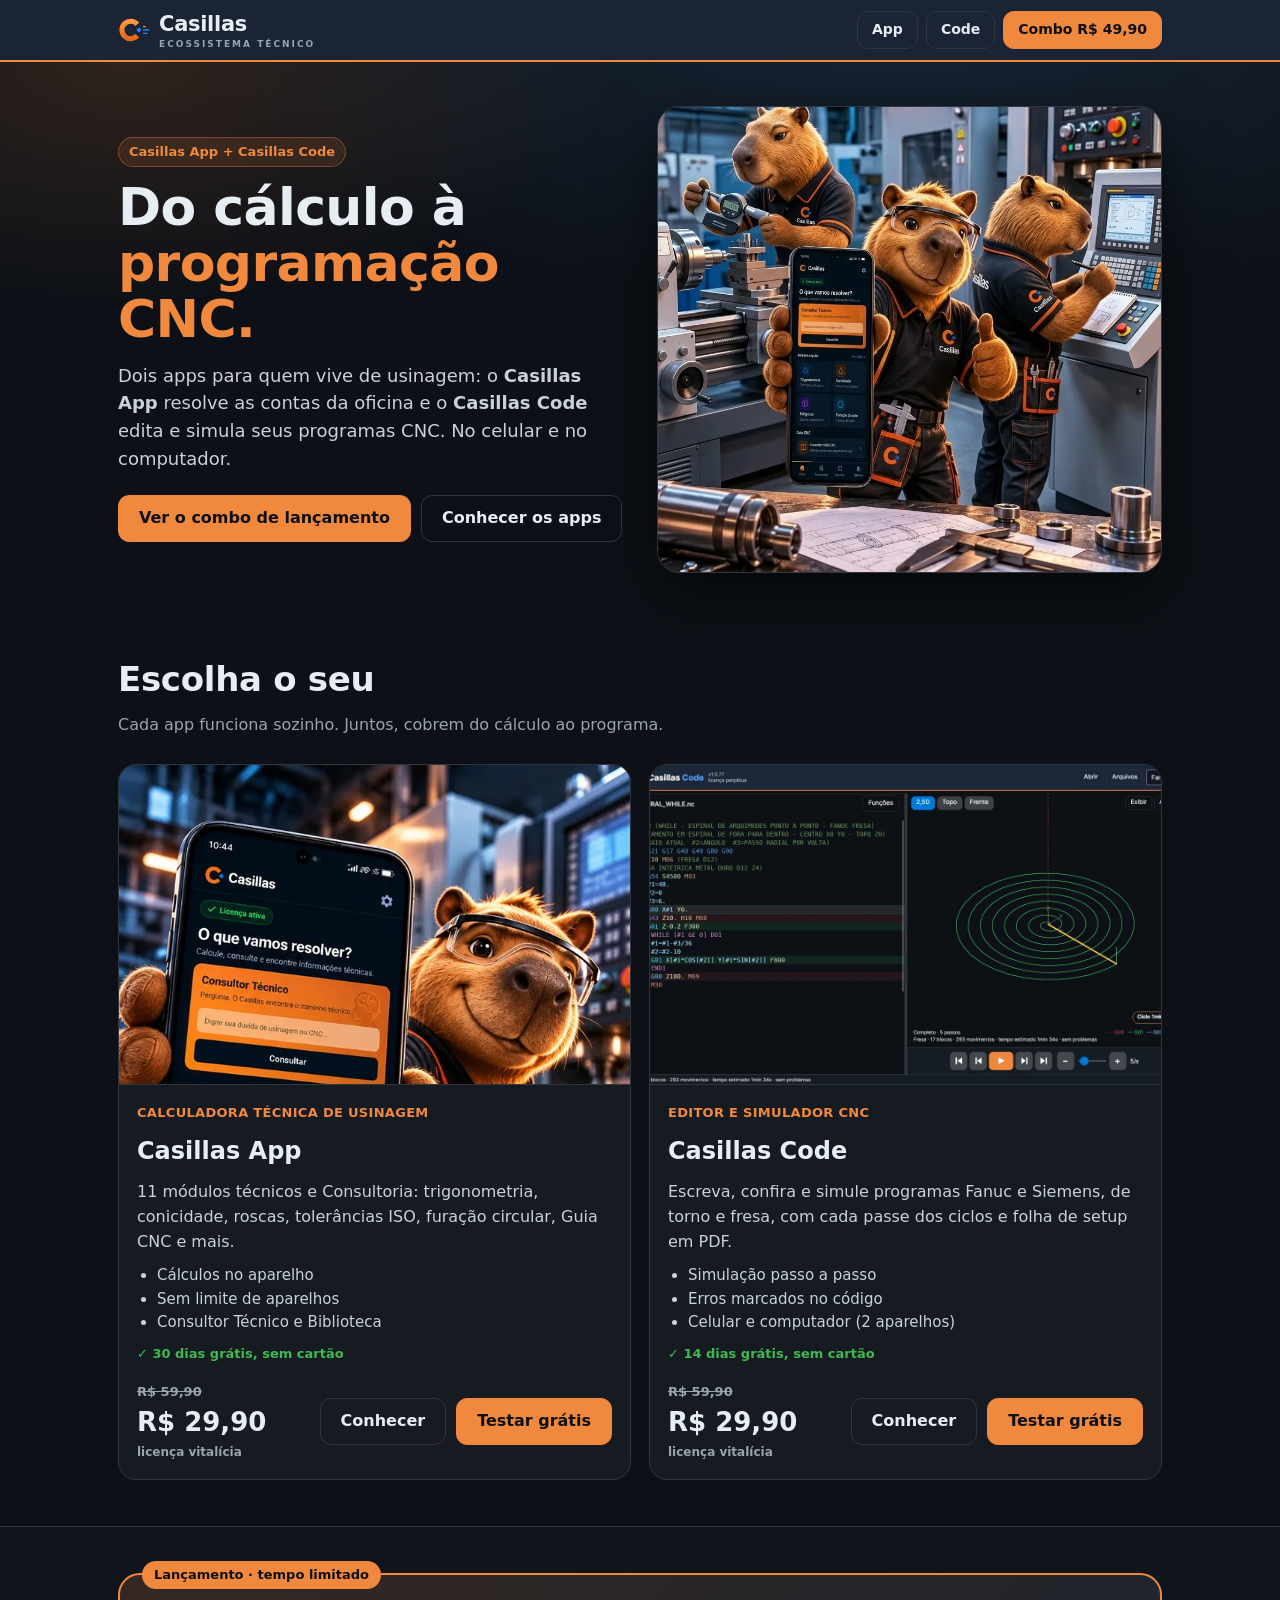
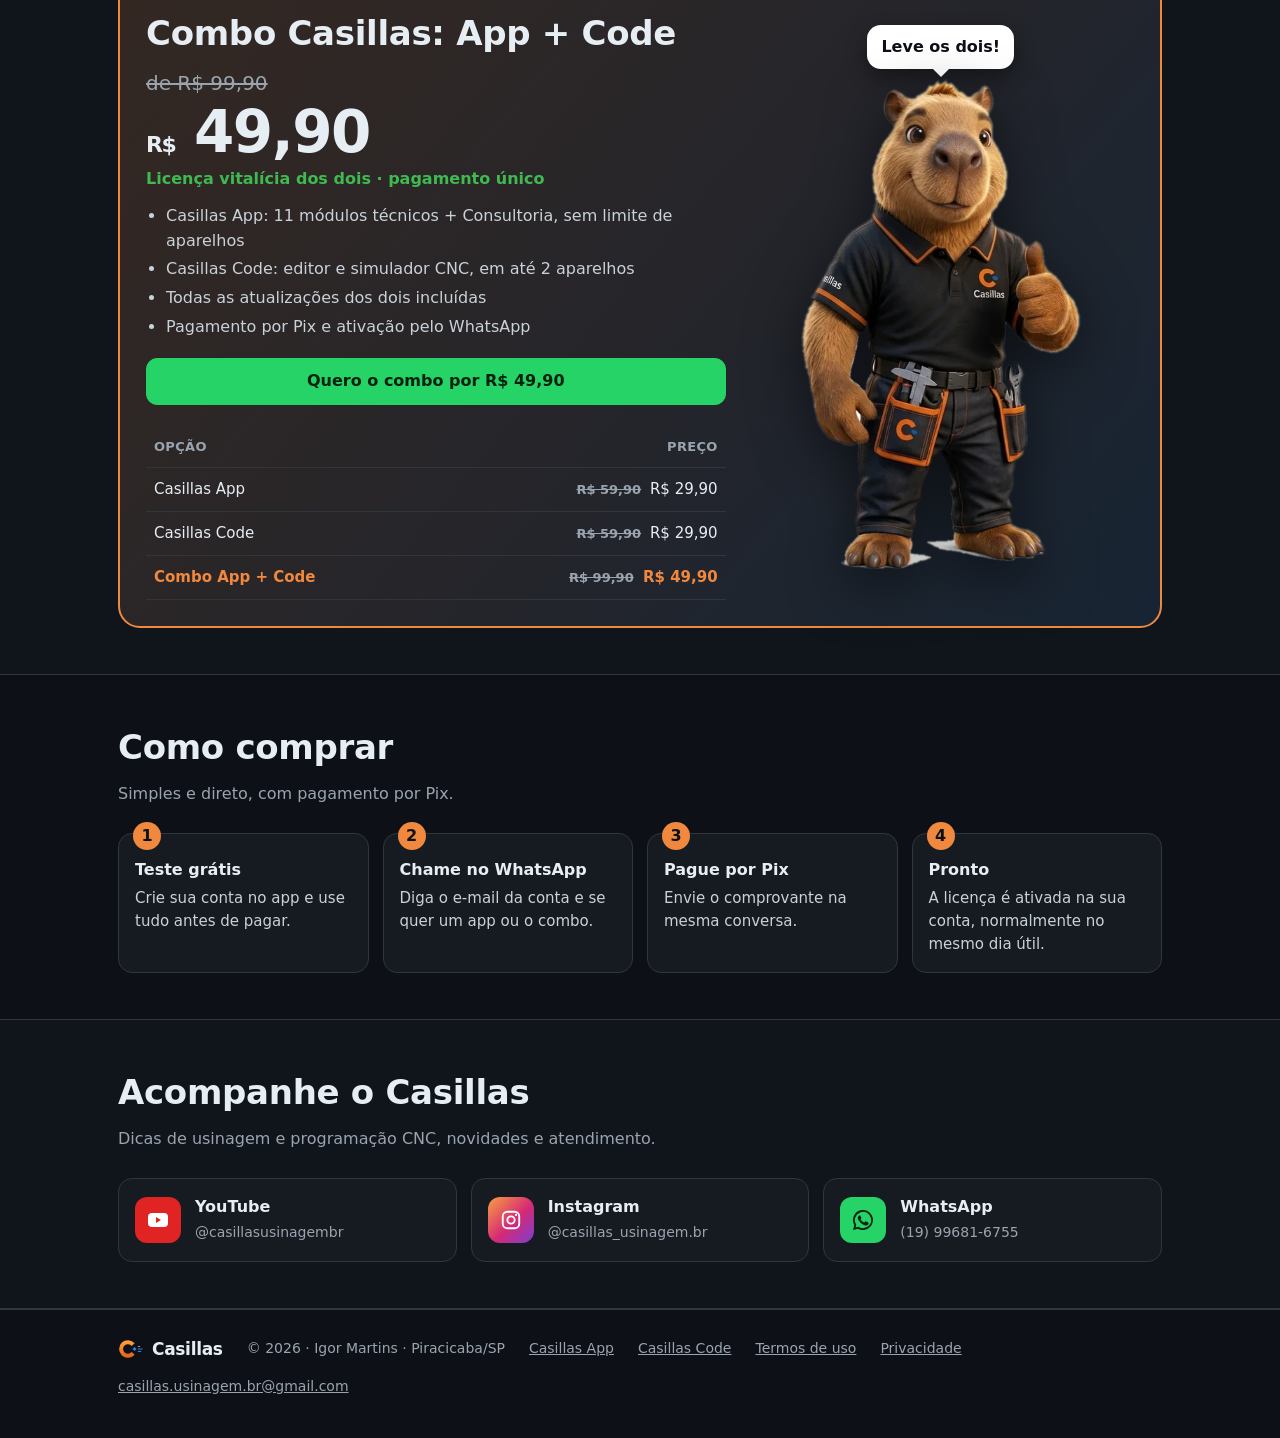
==== index.html @ dba2e204 "feat: escala menor no celular para rolar menos Co-Authored-By: Claude Opus 5.5 <noreply@anthropic.co" ====
<!DOCTYPE html>
<html lang="pt-BR">
<head>
<meta charset="utf-8" />
<meta name="viewport" content="width=device-width, initial-scale=1" />
<title>Casillas — do cálculo à programação CNC</title>
<meta name="description" content="Casillas App (calculadoras de usinagem) e Casillas Code (editor e simulador CNC). Licença vitalícia, pagamento único. Combo de lançamento por R$ 49,90." />
<meta name="theme-color" content="#0d1117" />
<meta property="og:title" content="Casillas — do cálculo à programação CNC" />
<meta property="og:description" content="Dois apps para quem vive de usinagem. Combo de lançamento: de R$ 99,90 por R$ 49,90, licença vitalícia." />
<meta property="og:image" content="https://casillas.com.br/app/assets/cena-oficina.webp" />
<meta property="og:type" content="website" />
<link rel="canonical" href="https://casillas.com.br/" />
<link rel="icon" type="image/svg+xml" href="./assets/simbolo.svg" />
<style>
  :root { --bg:#0d1117; --card:#161b22; --head:#1c2738; --line:#30363d; --text:#e6edf3; --soft:#9aa4af; --brand:#f0883e; --blue:#58a6ff; --green:#3fb950; }
  * { box-sizing:border-box; }
  html { scroll-behavior:smooth; }
  body { margin:0; background:var(--bg); color:var(--text); font:16px/1.55 system-ui,-apple-system,"Segoe UI",Roboto,sans-serif; }
  a { color:var(--blue); }
  .wrap { max-width:1080px; margin:0 auto; padding:0 18px; }
  header.top { position:sticky; top:0; z-index:5; background:rgba(28,39,56,.92); backdrop-filter:blur(8px); border-bottom:2px solid var(--brand); }
  header.top .wrap { display:flex; align-items:center; gap:12px; height:60px; }
  .logo { display:flex; align-items:center; gap:8px; color:var(--text); text-decoration:none; font-weight:800; font-size:21px; letter-spacing:-.3px; }
  .logo img { height:28px; }
  .logo small { display:block; font-size:9px; letter-spacing:2px; font-weight:600; color:var(--soft); margin-top:-3px; }
  header.top nav { margin-left:auto; display:flex; gap:8px; }
  .btn { display:inline-flex; align-items:center; justify-content:center; gap:8px; min-height:46px; padding:10px 20px; border-radius:11px;
         font-weight:600; font-size:16px; text-decoration:none; border:1px solid var(--line); color:var(--text); background:transparent; cursor:pointer; text-align:center; }
  .btn.primary { background:var(--brand); border-color:var(--brand); color:#0d1117; }
  .btn.whats { background:#25d366; border-color:#25d366; color:#06210f; }
  .btn.small { min-height:38px; padding:6px 14px; font-size:14px; }
  .hero { padding:44px 0 34px; background:radial-gradient(1200px 500px at 70% -10%, rgba(88,166,255,.14), transparent 60%),
          radial-gradient(800px 400px at 10% 0%, rgba(240,136,62,.15), transparent 60%); }
  .hero .wrap { display:grid; grid-template-columns:1fr 1fr; gap:34px; align-items:center; }
  .tag { display:inline-block; font-size:13px; font-weight:600; color:var(--brand); background:rgba(240,136,62,.12); border:1px solid rgba(240,136,62,.35);
         padding:4px 10px; border-radius:99px; margin-bottom:12px; }
  h1 { font-size:clamp(32px,5.4vw,52px); line-height:1.08; margin:0 0 14px; letter-spacing:-.6px; }
  h1 em { font-style:normal; color:var(--brand); }
  .lead { font-size:18px; color:#c9d1d9; margin:0 0 22px; }
  .ctas { display:flex; flex-wrap:wrap; gap:10px; }
  .frame { border-radius:22px; overflow:hidden; border:1px solid var(--line); box-shadow:0 20px 60px rgba(0,0,0,.6); }
  .frame img { display:block; width:100%; }
  section { padding:46px 0; }
  section.alt { background:#10151c; border-top:1px solid var(--line); border-bottom:1px solid var(--line); }
  h2 { font-size:clamp(24px,3.6vw,34px); margin:0 0 8px; letter-spacing:-.3px; }
  .sub { color:var(--soft); margin:0 0 26px; }
  /* Produtos */
  .products { display:grid; grid-template-columns:1fr 1fr; gap:18px; }
  .product { background:var(--card); border:1px solid var(--line); border-radius:18px; overflow:hidden; display:flex; flex-direction:column; }
  .product .pic { aspect-ratio:16/10; overflow:hidden; background:#0b0f15; border-bottom:1px solid var(--line); }
  .product .pic img { width:100%; height:100%; object-fit:cover; object-position:top; display:block; }
  .product .body { padding:18px; display:flex; flex-direction:column; gap:10px; flex:1; }
  .product .kind { font-size:13px; font-weight:700; color:var(--brand); letter-spacing:.3px; text-transform:uppercase; }
  .product h3 { margin:0; font-size:24px; }
  .product p { margin:0; color:#c9d1d9; }
  .product ul { margin:0; padding-left:20px; color:#c9d1d9; font-size:15px; }
  .product .row { display:flex; align-items:center; gap:10px; flex-wrap:wrap; margin-top:auto; padding-top:8px; }
  .product .price { font-size:26px; font-weight:900; margin-right:auto; }
  .product .price small { display:block; font-size:12px; font-weight:600; color:var(--soft); }
  .trial { font-size:13px; color:var(--green); font-weight:700; }
  /* Combo */
  .combo { display:grid; grid-template-columns:1.2fr .8fr; gap:22px; align-items:center; background:linear-gradient(130deg, rgba(240,136,62,.16), rgba(88,166,255,.10));
           border:2px solid var(--brand); border-radius:22px; padding:26px; position:relative; }
  .ribbon { position:absolute; top:-14px; left:22px; background:var(--brand); color:#0d1117; font-weight:800; font-size:13px; padding:4px 12px; border-radius:99px; }
  .combo h2 { margin-top:6px; }
  .was { display:block; font-size:13px; font-weight:600; color:var(--soft); }
  td .was { display:inline; margin-right:4px; }
  .old { color:var(--soft); text-decoration:line-through; font-size:20px; }
  .big { font-size:58px; font-weight:900; letter-spacing:-1.5px; line-height:1; margin:4px 0 6px; }
  .big small { font-size:22px; }
  .once { color:var(--green); font-weight:700; margin-bottom:12px; }
  .combo ul { margin:0 0 18px; padding-left:20px; color:#c9d1d9; }
  .combo li { margin:4px 0; }
  .combo .side { text-align:center; }
  .combo .side img { width:min(280px,85%); filter:drop-shadow(0 16px 28px rgba(0,0,0,.55)); }
  .bubble { display:inline-block; background:#fff; color:#0d1117; font-weight:800; font-size:16px; padding:10px 14px; border-radius:14px;
            box-shadow:0 8px 20px rgba(0,0,0,.4); position:relative; margin-bottom:10px; }
  .bubble::after { content:""; position:absolute; left:50%; bottom:-8px; margin-left:-8px; border:8px solid transparent; border-top-color:#fff; border-bottom:0; }
  .compare { width:100%; border-collapse:collapse; margin-top:22px; font-size:15px; }
  .compare th, .compare td { border-bottom:1px solid var(--line); padding:10px 8px; text-align:left; }
  .compare th { color:var(--soft); font-weight:600; font-size:13px; text-transform:uppercase; letter-spacing:.3px; }
  .compare td:last-child, .compare th:last-child { text-align:right; white-space:nowrap; }
  .compare tr.hl td { color:var(--brand); font-weight:800; }
  /* Passos */
  .steps { counter-reset:s; display:grid; grid-template-columns:repeat(4,1fr); gap:14px; }
  .step { background:var(--card); border:1px solid var(--line); border-radius:14px; padding:16px; position:relative; }
  .step::before { counter-increment:s; content:counter(s); position:absolute; top:-12px; left:14px; width:28px; height:28px; border-radius:50%;
                  background:var(--brand); color:#0d1117; display:grid; place-items:center; font-weight:800; }
  .step h3 { margin:8px 0 4px; font-size:16px; }
  .step p { margin:0; color:#c9d1d9; font-size:15px; }
  .social { display:grid; grid-template-columns:repeat(3,1fr); gap:14px; }
  .social a { display:flex; align-items:center; gap:14px; padding:16px; border-radius:14px; border:1px solid var(--line); background:var(--card);
              color:var(--text); text-decoration:none; }
  .social a:hover { border-color:var(--brand); }
  .social .ic { width:46px; height:46px; border-radius:12px; display:grid; place-items:center; flex:none; color:#fff; }
  .social .yt .ic { background:#e02424; }
  .social .ig .ic { background:linear-gradient(135deg,#f9a03f,#d62976 55%,#7a3fd1); }
  .social .wa .ic { background:#25d366; color:#06210f; }
  .social b { display:block; font-size:16px; }
  .social span { color:var(--soft); font-size:14px; }
  footer { border-top:1px solid var(--line); padding:26px 0 40px; color:var(--soft); font-size:14px; }
  footer .wrap { display:flex; flex-wrap:wrap; gap:14px 24px; align-items:center; }
  footer a { color:var(--soft); }
  .sticky-cta { display:none; }
  @media (max-width: 900px) {
    .hero .wrap, .products, .combo { grid-template-columns:1fr; }
    .steps { grid-template-columns:1fr 1fr; }
    .social { grid-template-columns:1fr; }
  }
  @media (max-width: 600px) {
    header.top nav .hide-sm { display:none; }
    .steps { grid-template-columns:1fr; }
    .big { font-size:48px; }
    .combo { padding:22px 18px; }
    .sticky-cta { display:flex; position:fixed; left:0; right:0; bottom:0; z-index:6; gap:8px; padding:10px 12px calc(env(safe-area-inset-bottom,0px) + 10px);
                  background:rgba(13,17,23,.94); border-top:1px solid var(--line); }
    .sticky-cta .btn { flex:1; min-height:44px; padding:8px 10px; font-size:15px; }
    body { padding-bottom:70px; }
  }
  /* Celular: tudo mais compacto (também com fonte do sistema aumentada) */
  @media (max-width: 600px) {
    body { font-size:15px; line-height:1.5; }
    header.top .wrap { height:52px; gap:8px; }
    header.top img, .logo img { height:24px; }
    .logo { font-size:18px; }
    .logo small { display:none; }
    header.top .btn.small { min-height:34px; padding:4px 11px; font-size:13px; white-space:nowrap; }
    .hero { padding:26px 0 22px; }
    .tag { font-size:12px; margin-bottom:10px; }
    h1 { font-size:clamp(25px,7vw,30px); margin-bottom:10px; }
    h2 { font-size:22px; }
    .lead { font-size:16px; margin-bottom:18px; }
    section { padding:32px 0; }
    .sub { margin-bottom:18px; }
    .btn { min-height:42px; padding:8px 16px; font-size:15px; }
    .product .body { padding:14px; gap:8px; }
    .product h3 { font-size:21px; }
    .product .price { font-size:23px; }
    .big { font-size:42px; }
    .compare { font-size:14px; }
    .compare th, .compare td { padding:8px 4px; }
    .compare td:first-child { white-space:nowrap; }
    .compare tr.hl td:first-child { white-space:normal; }
    .sticky-cta { padding:6px 10px calc(env(safe-area-inset-bottom,0px) + 6px) !important; transition:transform .25s; }
    .sticky-cta .btn { min-height:38px !important; padding:6px 8px !important; font-size:14px !important; }
    .sticky-cta.off { transform:translateY(110%); }
    .sticky-cta .btn { white-space:nowrap; }
    .sticky-cta .btn.whats { flex:1.4; }
    .combo { padding:20px 14px; }
    body { padding-bottom:54px; }
  }
  /* Celular: escala geral menor (texto, espaços e cartões) para rolar menos */
  html { -webkit-text-size-adjust:100%; text-size-adjust:100%; }
  @media (max-width: 600px) {
    body { zoom:.86; }
    section { padding:24px 0; }
    .hero { padding:18px 0 16px; }
    .sub { margin-bottom:14px; }
  }
</style>
</head>
<body>

<header class="top">
  <div class="wrap">
    <a class="logo" href="./"><img src="./assets/simbolo.svg" alt="" /><span>Casillas<small>ECOSSISTEMA TÉCNICO</small></span></a>
    <nav>
      <a class="btn small" href="./app/">App</a>
      <a class="btn small" href="./code/">Code</a>
      <a class="btn small primary hide-sm" href="#combo">Combo R$ 49,90</a>
    </nav>
  </div>
</header>

<div class="hero">
  <div class="wrap">
    <div>
      <span class="tag">Casillas App + Casillas Code</span>
      <h1>Do cálculo à <em>programação CNC.</em></h1>
      <p class="lead">Dois apps para quem vive de usinagem: o <b>Casillas App</b> resolve as contas da oficina e o
        <b>Casillas Code</b> edita e simula seus programas CNC. No celular e no computador.</p>
      <div class="ctas">
        <a class="btn primary" href="#combo">Ver o combo de lançamento</a>
        <a class="btn" href="#produtos">Conhecer os apps</a>
      </div>
    </div>
    <div class="frame"><img src="./app/assets/cena-oficina.webp" alt="Mascotes do Casillas no torno, com o app no celular e no CNC" /></div>
  </div>
</div>

<section id="produtos">
  <div class="wrap">
    <h2>Escolha o seu</h2>
    <p class="sub">Cada app funciona sozinho. Juntos, cobrem do cálculo ao programa.</p>
    <div class="products">
      <div class="product">
        <div class="pic"><img src="./app/assets/cena-celular.webp" alt="Casillas App no celular" loading="lazy" /></div>
        <div class="body">
          <span class="kind">Calculadora técnica de usinagem</span>
          <h3>Casillas App</h3>
          <p>11 módulos técnicos e Consultoria: trigonometria, conicidade, roscas, tolerâncias ISO, furação circular, Guia CNC e mais.</p>
          <ul><li>Cálculos no aparelho</li><li>Sem limite de aparelhos</li><li>Consultor Técnico e Biblioteca</li></ul>
          <span class="trial">✓ 30 dias grátis, sem cartão</span>
          <div class="row">
            <div class="price"><s class="was">R$ 59,90</s>R$ 29,90<small>licença vitalícia</small></div>
            <a class="btn" href="./app/">Conhecer</a>
            <a class="btn primary" href="https://martinsdesiqueiraigor-art.github.io/Casillas_app_2/">Testar grátis</a>
          </div>
        </div>
      </div>
      <div class="product">
        <div class="pic"><img src="./code/assets/computador.webp" alt="Casillas Code no computador" loading="lazy" /></div>
        <div class="body">
          <span class="kind">Editor e simulador CNC</span>
          <h3>Casillas Code</h3>
          <p>Escreva, confira e simule programas Fanuc e Siemens, de torno e fresa, com cada passe dos ciclos e folha de setup em PDF.</p>
          <ul><li>Simulação passo a passo</li><li>Erros marcados no código</li><li>Celular e computador (2 aparelhos)</li></ul>
          <span class="trial">✓ 14 dias grátis, sem cartão</span>
          <div class="row">
            <div class="price"><s class="was">R$ 59,90</s>R$ 29,90<small>licença vitalícia</small></div>
            <a class="btn" href="./code/">Conhecer</a>
            <a class="btn primary" href="https://casillas-code.pages.dev/">Testar grátis</a>
          </div>
        </div>
      </div>
    </div>
  </div>
</section>

<section class="alt" id="combo">
  <div class="wrap">
    <div class="combo">
      <span class="ribbon">Lançamento · tempo limitado</span>
      <div>
        <h2>Combo Casillas: App + Code</h2>
        <div class="old">de R$ 99,90</div>
        <div class="big"><small>R$</small> 49,90</div>
        <div class="once">Licença vitalícia dos dois · pagamento único</div>
        <ul>
          <li>Casillas App: 11 módulos técnicos + Consultoria, sem limite de aparelhos</li>
          <li>Casillas Code: editor e simulador CNC, em até 2 aparelhos</li>
          <li>Todas as atualizações dos dois incluídas</li>
          <li>Pagamento por Pix e ativação pelo WhatsApp</li>
        </ul>
        <a class="btn whats" style="width:100%" href="https://wa.me/5519996816755?text=Ol%C3%A1%21%20Quero%20o%20combo%20Casillas%20App%20%2B%20Casillas%20Code%20por%20R%24%2049%2C90." target="_blank" rel="noopener">Quero o combo por R$ 49,90</a>
        <table class="compare">
          <tr><th>Opção</th><th>Preço</th></tr>
          <tr><td>Casillas App</td><td><s class="was">R$ 59,90</s> R$ 29,90</td></tr>
          <tr><td>Casillas Code</td><td><s class="was">R$ 59,90</s> R$ 29,90</td></tr>
          <tr class="hl"><td>Combo App + Code</td><td><s class="was">R$ 99,90</s> R$ 49,90</td></tr>
        </table>
      </div>
      <div class="side">
        <div class="bubble">Leve os dois!</div><br />
        <img src="./app/assets/mascote-polegar.webp" alt="Mascote do Casillas fazendo joinha" loading="lazy" />
      </div>
    </div>
  </div>
</section>

<section>
  <div class="wrap">
    <h2>Como comprar</h2>
    <p class="sub">Simples e direto, com pagamento por Pix.</p>
    <div class="steps">
      <div class="step"><h3>Teste grátis</h3><p>Crie sua conta no app e use tudo antes de pagar.</p></div>
      <div class="step"><h3>Chame no WhatsApp</h3><p>Diga o e-mail da conta e se quer um app ou o combo.</p></div>
      <div class="step"><h3>Pague por Pix</h3><p>Envie o comprovante na mesma conversa.</p></div>
      <div class="step"><h3>Pronto</h3><p>A licença é ativada na sua conta, normalmente no mesmo dia útil.</p></div>
    </div>
  </div>
</section>

<section class="alt">
  <div class="wrap">
    <h2>Acompanhe o Casillas</h2>
    <p class="sub">Dicas de usinagem e programação CNC, novidades e atendimento.</p>
    <div class="social">
      <a class="yt" href="https://youtube.com/@casillasusinagembr" target="_blank" rel="noopener">
        <span class="ic"><svg viewBox="0 0 24 24" width="24" height="24"><rect x="2" y="5" width="20" height="14" rx="4" fill="currentColor"/><path d="M10 9l5 3-5 3z" fill="#e02424"/></svg></span>
        <div><b>YouTube</b><span>@casillasusinagembr</span></div></a>
      <a class="ig" href="https://instagram.com/casillas_usinagem.br" target="_blank" rel="noopener">
        <span class="ic"><svg viewBox="0 0 24 24" width="22" height="22" fill="none" stroke="currentColor" stroke-width="2"><rect x="3" y="3" width="18" height="18" rx="5"/><circle cx="12" cy="12" r="4"/><circle cx="17.5" cy="6.5" r="1.2" fill="currentColor" stroke="none"/></svg></span>
        <div><b>Instagram</b><span>@casillas_usinagem.br</span></div></a>
      <a class="wa" href="https://wa.me/5519996816755" target="_blank" rel="noopener">
        <span class="ic"><svg viewBox="0 0 24 24" width="24" height="24" fill="currentColor"><path d="M12 2a10 10 0 0 0-8.6 15.1L2 22l5-1.3A10 10 0 1 0 12 2zm0 18.2a8.2 8.2 0 0 1-4.2-1.2l-.3-.2-3 .8.8-2.9-.2-.3A8.2 8.2 0 1 1 12 20.2zm4.5-6.1c-.2-.1-1.5-.7-1.7-.8s-.4-.1-.6.1-.7.8-.8 1-.3.2-.5.1a6.7 6.7 0 0 1-3.3-2.9c-.2-.4.2-.4.7-1.3a.4.4 0 0 0 0-.4l-.8-1.9c-.2-.5-.4-.4-.6-.4h-.5a1 1 0 0 0-.7.3 3 3 0 0 0-.9 2.2 5.2 5.2 0 0 0 1.1 2.7 11.8 11.8 0 0 0 4.5 4c1.7.7 2.3.8 3.2.6a2.7 2.7 0 0 0 1.8-1.2 2.2 2.2 0 0 0 .2-1.3c-.1-.1-.3-.2-.6-.3z"/></svg></span>
        <div><b>WhatsApp</b><span>(19) 99681-6755</span></div></a>
    </div>
  </div>
</section>

<footer>
  <div class="wrap">
    <a class="logo" href="./" style="font-size:17px"><img src="./assets/simbolo.svg" alt="" style="height:22px" />Casillas</a>
    <span>© 2026 · Igor Martins · Piracicaba/SP</span>
    <a href="./app/">Casillas App</a>
    <a href="./code/">Casillas Code</a>
    <a href="https://casillas-code.pages.dev/termos.html">Termos de uso</a>
    <a href="https://casillas-code.pages.dev/privacidade.html">Privacidade</a>
    <a href="mailto:casillas.usinagem.br@gmail.com">casillas.usinagem.br@gmail.com</a>
  </div>
</footer>

<div class="sticky-cta">
  <a class="btn" href="#produtos">Os apps</a>
  <a class="btn whats" href="https://wa.me/5519996816755?text=Ol%C3%A1%21%20Quero%20o%20combo%20Casillas%20App%20%2B%20Casillas%20Code%20por%20R%24%2049%2C90." target="_blank" rel="noopener">Combo R$ 49,90</a>
</div>
<script>
  // Barra de compra do celular some quando a seção de compra já está na tela
  (function () {
    var bar = document.querySelector('.sticky-cta'), alvo = document.querySelector('#combo');
    if (!bar || !alvo || !('IntersectionObserver' in window)) return;
    new IntersectionObserver(function (e) { bar.classList.toggle('off', e[0].isIntersecting); }).observe(alvo);
  })();
</script>
</body>
</html>
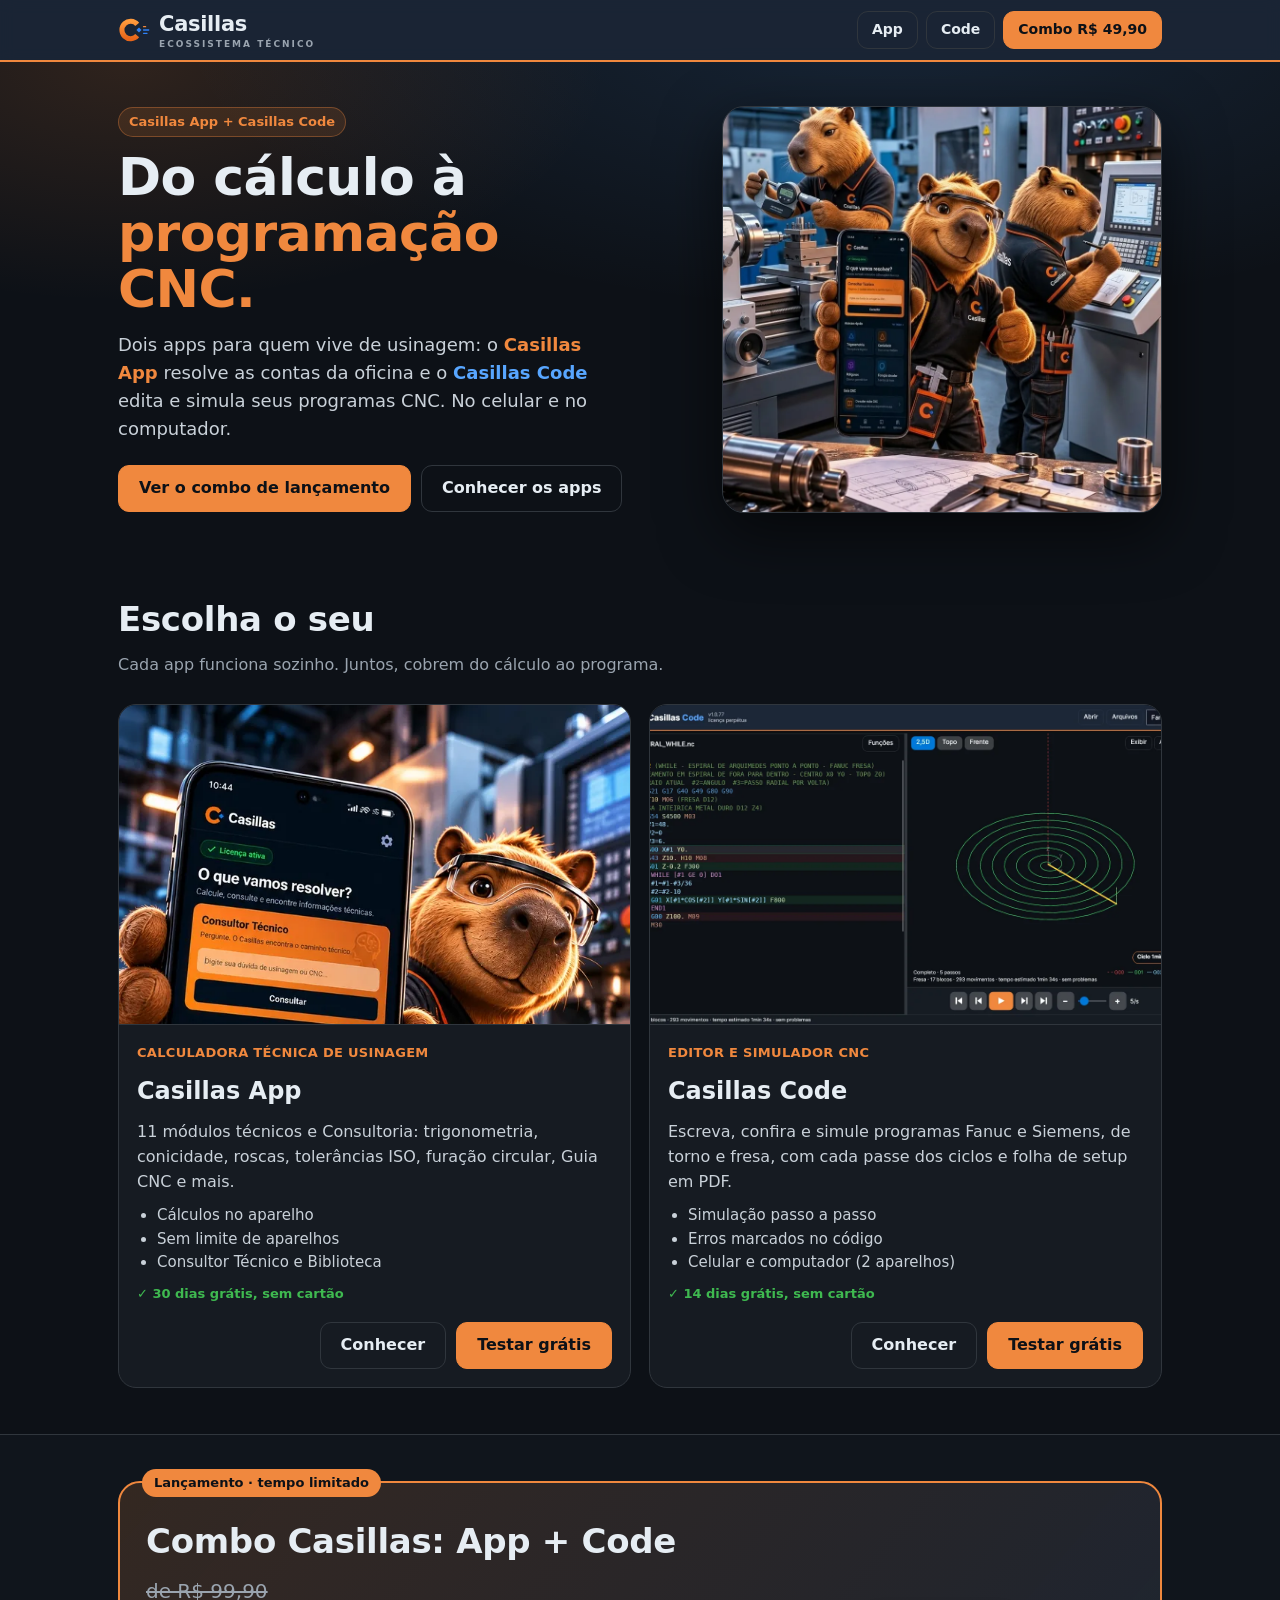
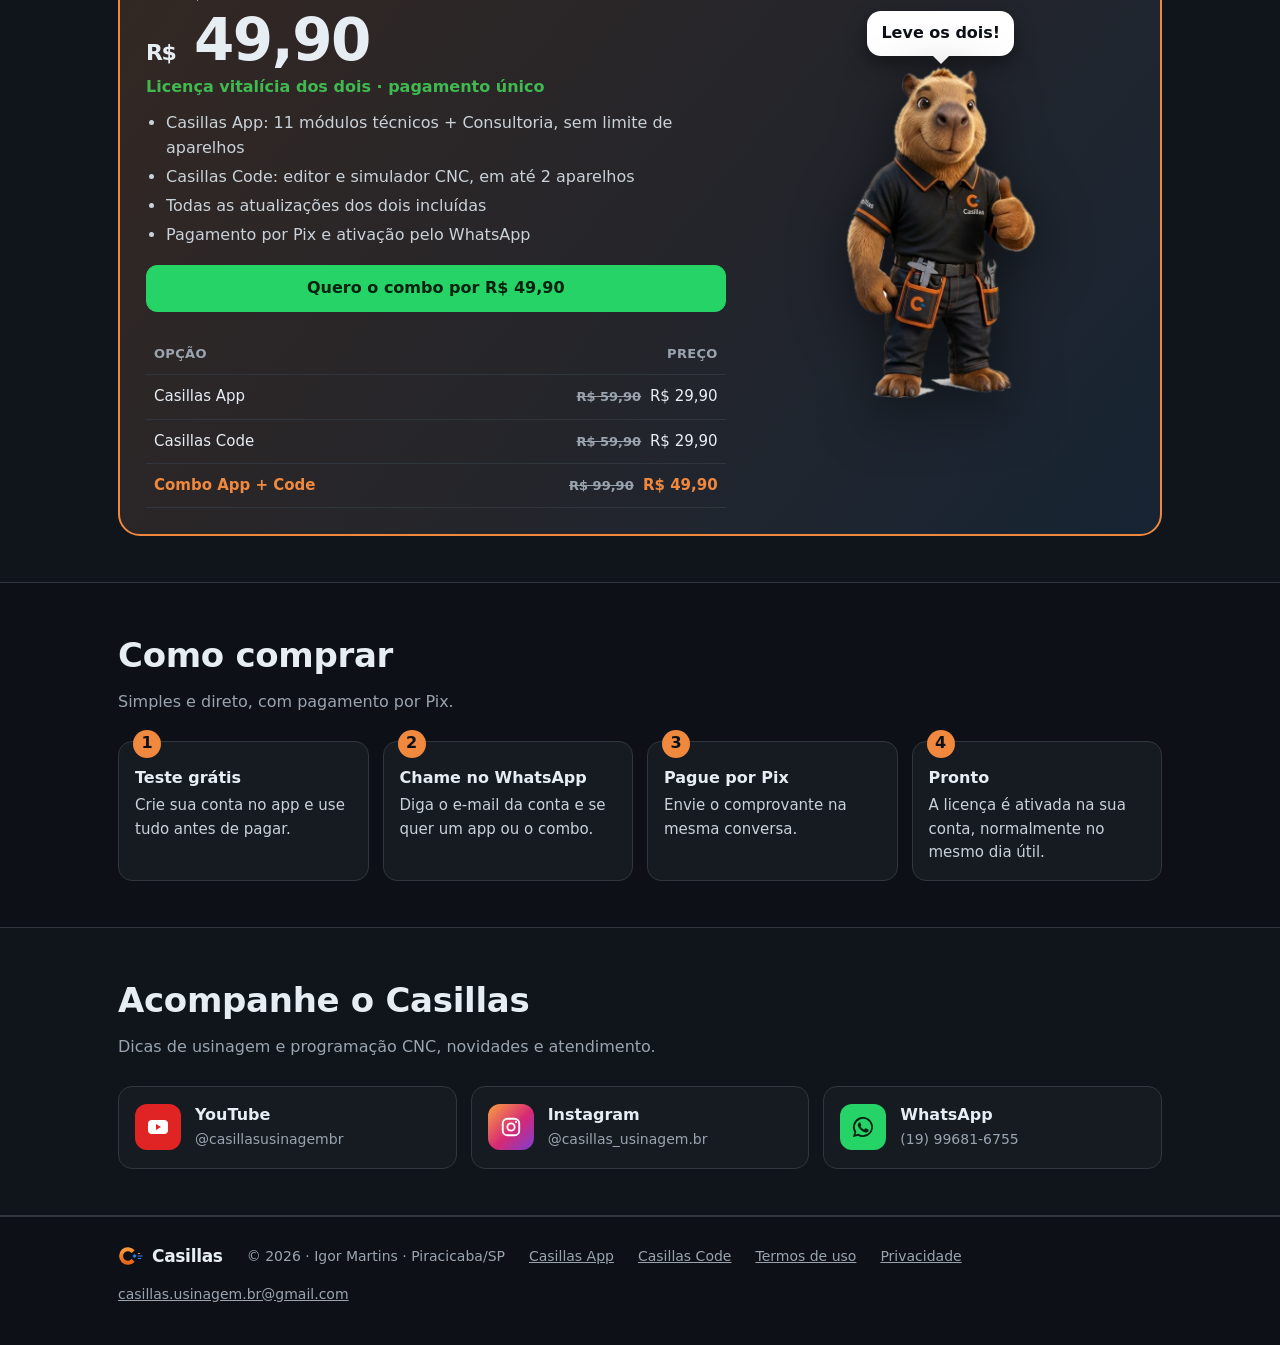
==== commit 450dc9e6: "feat: início sem preço nos cards, App com benefícios e telas em quadrinhos - início: nomes dos produ" ====
--- a/index.html
+++ b/index.html
@@ -158,6 +158,65 @@
     .hero { padding:18px 0 16px; }
     .sub { margin-bottom:14px; }
   }
+  /* Celular, rodada 2: mais compacto e com seções que abrem com um toque */
+  @media (max-width: 600px) {
+    body { zoom:.8; }
+    section { padding:20px 0; }
+    h2 { font-size:21px; }
+    .sub { margin-bottom:12px; }
+    /* Seções recolhidas: título vira uma barra tocável */
+    .wrap.acc > .acc-t { display:flex; justify-content:space-between; align-items:center; gap:10px; cursor:pointer; margin:0;
+      background:var(--card); border:1px solid var(--line); border-radius:12px; padding:12px 14px; font-size:18px; }
+    .wrap.acc > .acc-t::after { content:"+"; flex:none; width:28px; height:28px; border-radius:50%; display:grid; place-items:center;
+      background:var(--brand); color:#0d1117; font-weight:900; font-size:20px; line-height:1; }
+    .wrap.acc.open > .acc-t::after { content:"−"; }
+    .wrap.acc:not(.open) > .acc-body { display:none; }
+    .wrap.acc > .acc-body { margin-top:12px; }
+    /* Cartões que abrem com um toque (só o título aparece) */
+    .card.acc { display:flex; flex-wrap:wrap; align-items:center; gap:6px 10px; padding:10px 12px; cursor:pointer; }
+    .card.acc .ico { width:32px; height:32px; font-size:13px; margin:0; flex:none; }
+    .card.acc h3 { flex:1; margin:0; font-size:15px; }
+    .card.acc::after { content:"+"; order:1; color:var(--brand); font-weight:900; font-size:20px; line-height:1; }
+    .card.acc.open::after { content:"−"; }
+    .card.acc > p, .card.acc > .codes { order:2; flex-basis:100%; }
+    .card.acc:not(.open) > p, .card.acc:not(.open) > .codes { display:none; }
+    .grid, .two { gap:8px !important; }
+    /* Passos em linhas compactas */
+    .steps { gap:8px; }
+    .step { padding:8px 12px 8px 46px; }
+    .step::before { top:50%; left:10px; transform:translateY(-50%); }
+    .step h3 { margin:0; font-size:15px; }
+    .step p { font-size:13px; }
+    /* Redes lado a lado, só ícone e nome */
+    .social { display:grid; grid-template-columns:none; grid-auto-flow:column; grid-auto-columns:1fr; gap:8px; }
+    .social a { flex-direction:column; text-align:center; padding:10px 4px; gap:6px; }
+    .social .ic { width:38px; height:38px; }
+    .social b { font-size:13px; }
+    .social span:not(.ic) { display:none; }
+    .eco { padding:12px; gap:10px; }
+    .eco img { width:36px; }
+    /* Mascotes decorativos e imagens grandes */
+    .combo .side, .offer .side, .pain img, .with-mascot img, .band img { display:none; }
+    .hero .frame { max-height:190px; }
+    .hero .frame img { height:190px; object-fit:cover; object-position:center 35%; }
+    .product .pic { aspect-ratio:16/8; }
+    .product ul { display:none; }
+    .pain ul { grid-template-columns:1fr 1fr; gap:6px; }
+    .pain li { font-size:13px; padding:8px 10px; gap:6px; }
+    .pain li::before { font-size:13px; }
+    .with-mascot { display:block; }
+    .band { grid-template-columns:1fr; padding:14px; }
+  }
+  /* Rodada 3: nomes dos produtos em destaque, imagens menores, cards sem preço */
+  .c-app { color:var(--brand); }
+  .c-code { color:var(--blue); }
+  .hero .frame { max-width:440px; margin-left:auto; }
+  .combo .side img { width:min(190px,70%); }
+  .product .row .btn:first-of-type { margin-left:auto; }
+  @media (max-width: 600px) {
+    .hero .frame { max-height:150px; max-width:none; margin:0; }
+    .hero .frame img { height:150px; }
+  }
 </style>
 </head>
 <body>
@@ -178,8 +237,8 @@
     <div>
       <span class="tag">Casillas App + Casillas Code</span>
       <h1>Do cálculo à <em>programação CNC.</em></h1>
-      <p class="lead">Dois apps para quem vive de usinagem: o <b>Casillas App</b> resolve as contas da oficina e o
-        <b>Casillas Code</b> edita e simula seus programas CNC. No celular e no computador.</p>
+      <p class="lead">Dois apps para quem vive de usinagem: o <b class="c-app">Casillas App</b> resolve as contas da oficina e o
+        <b class="c-code">Casillas Code</b> edita e simula seus programas CNC. No celular e no computador.</p>
       <div class="ctas">
         <a class="btn primary" href="#combo">Ver o combo de lançamento</a>
         <a class="btn" href="#produtos">Conhecer os apps</a>
@@ -203,7 +262,6 @@
           <ul><li>Cálculos no aparelho</li><li>Sem limite de aparelhos</li><li>Consultor Técnico e Biblioteca</li></ul>
           <span class="trial">✓ 30 dias grátis, sem cartão</span>
           <div class="row">
-            <div class="price"><s class="was">R$ 59,90</s>R$ 29,90<small>licença vitalícia</small></div>
             <a class="btn" href="./app/">Conhecer</a>
             <a class="btn primary" href="https://martinsdesiqueiraigor-art.github.io/Casillas_app_2/">Testar grátis</a>
           </div>
@@ -218,7 +276,6 @@
           <ul><li>Simulação passo a passo</li><li>Erros marcados no código</li><li>Celular e computador (2 aparelhos)</li></ul>
           <span class="trial">✓ 14 dias grátis, sem cartão</span>
           <div class="row">
-            <div class="price"><s class="was">R$ 59,90</s>R$ 29,90<small>licença vitalícia</small></div>
             <a class="btn" href="./code/">Conhecer</a>
             <a class="btn primary" href="https://casillas-code.pages.dev/">Testar grátis</a>
           </div>
@@ -314,5 +371,15 @@
     new IntersectionObserver(function (e) { bar.classList.toggle('off', e[0].isIntersecting); }).observe(alvo);
   })();
 </script>
+<script>
+  // Seções e cartões que abrem e fecham com um toque (no celular)
+  document.querySelectorAll('.acc').forEach(function (el) {
+    var gatilho = el.querySelector(':scope > .acc-t') || el;
+    gatilho.addEventListener('click', function (ev) {
+      if (ev.target.closest('a')) return;
+      el.classList.toggle('open');
+    });
+  });
+</script>
 </body>
 </html>
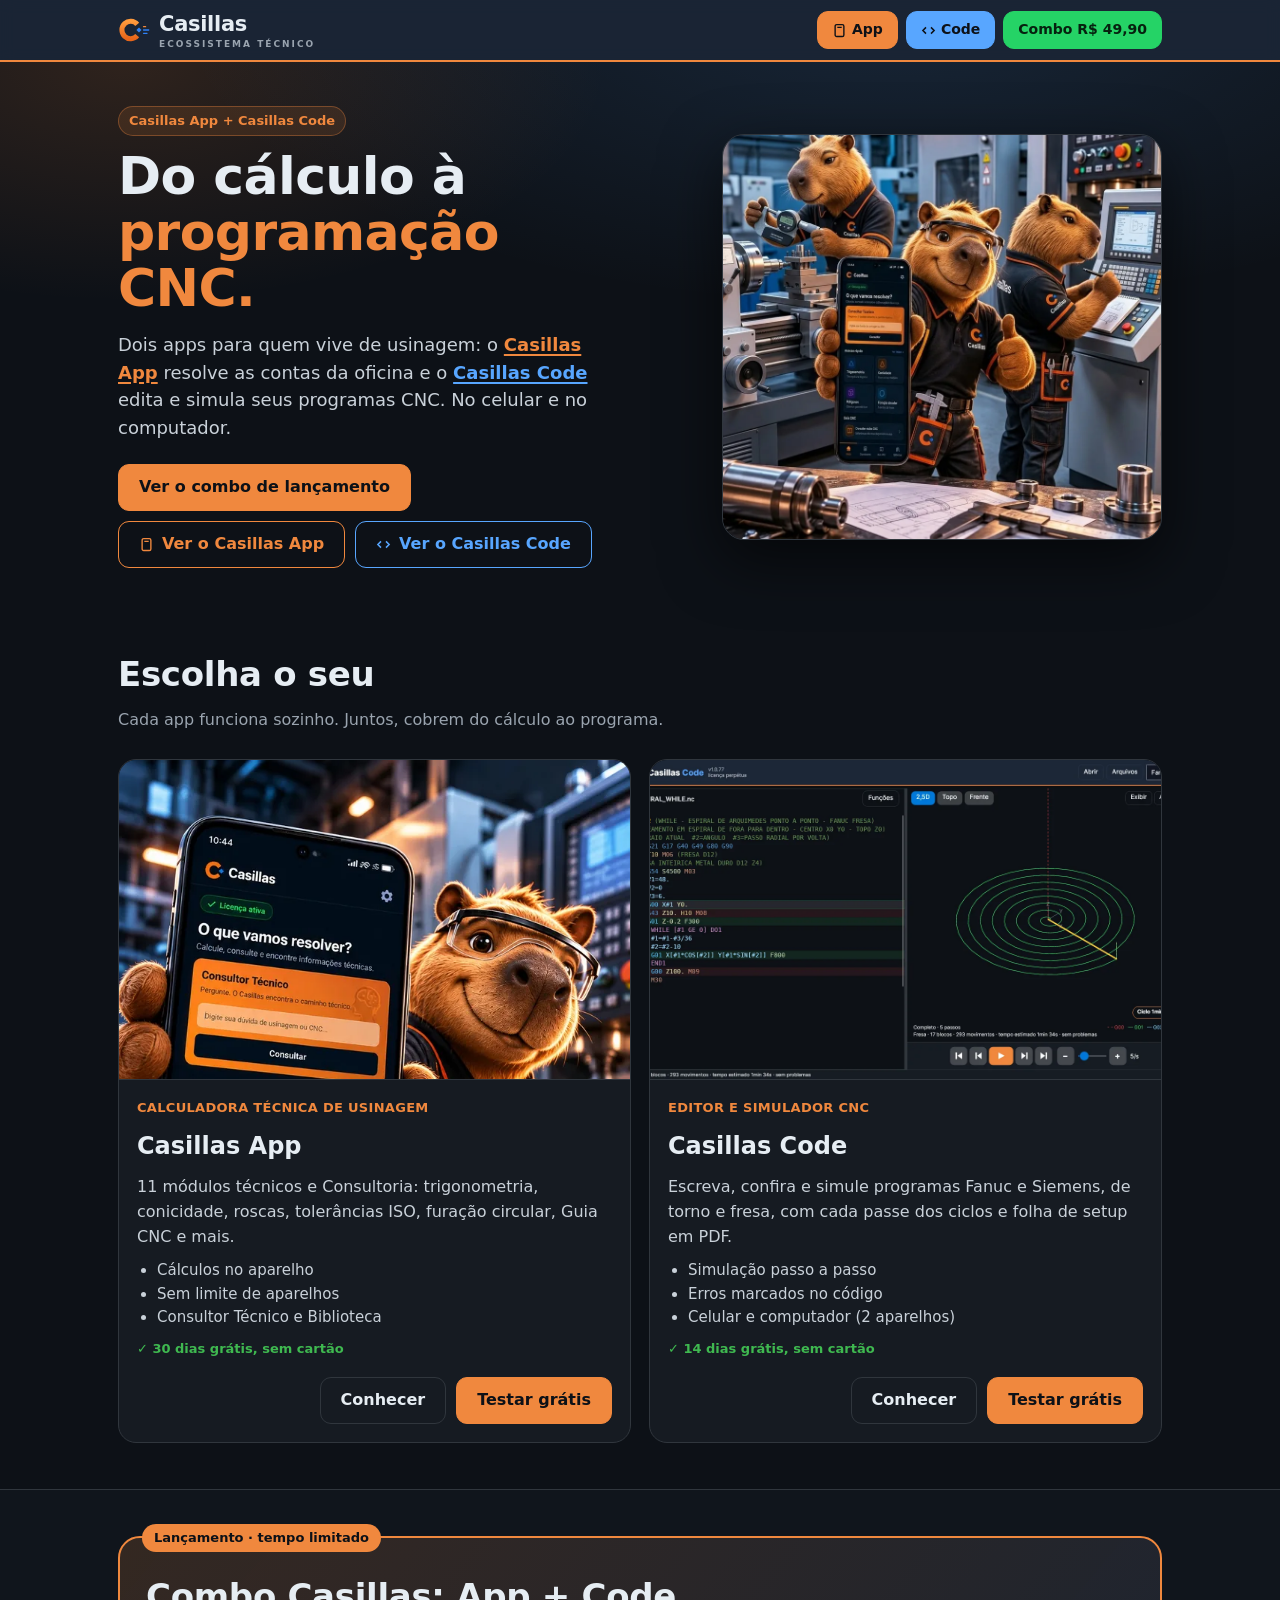
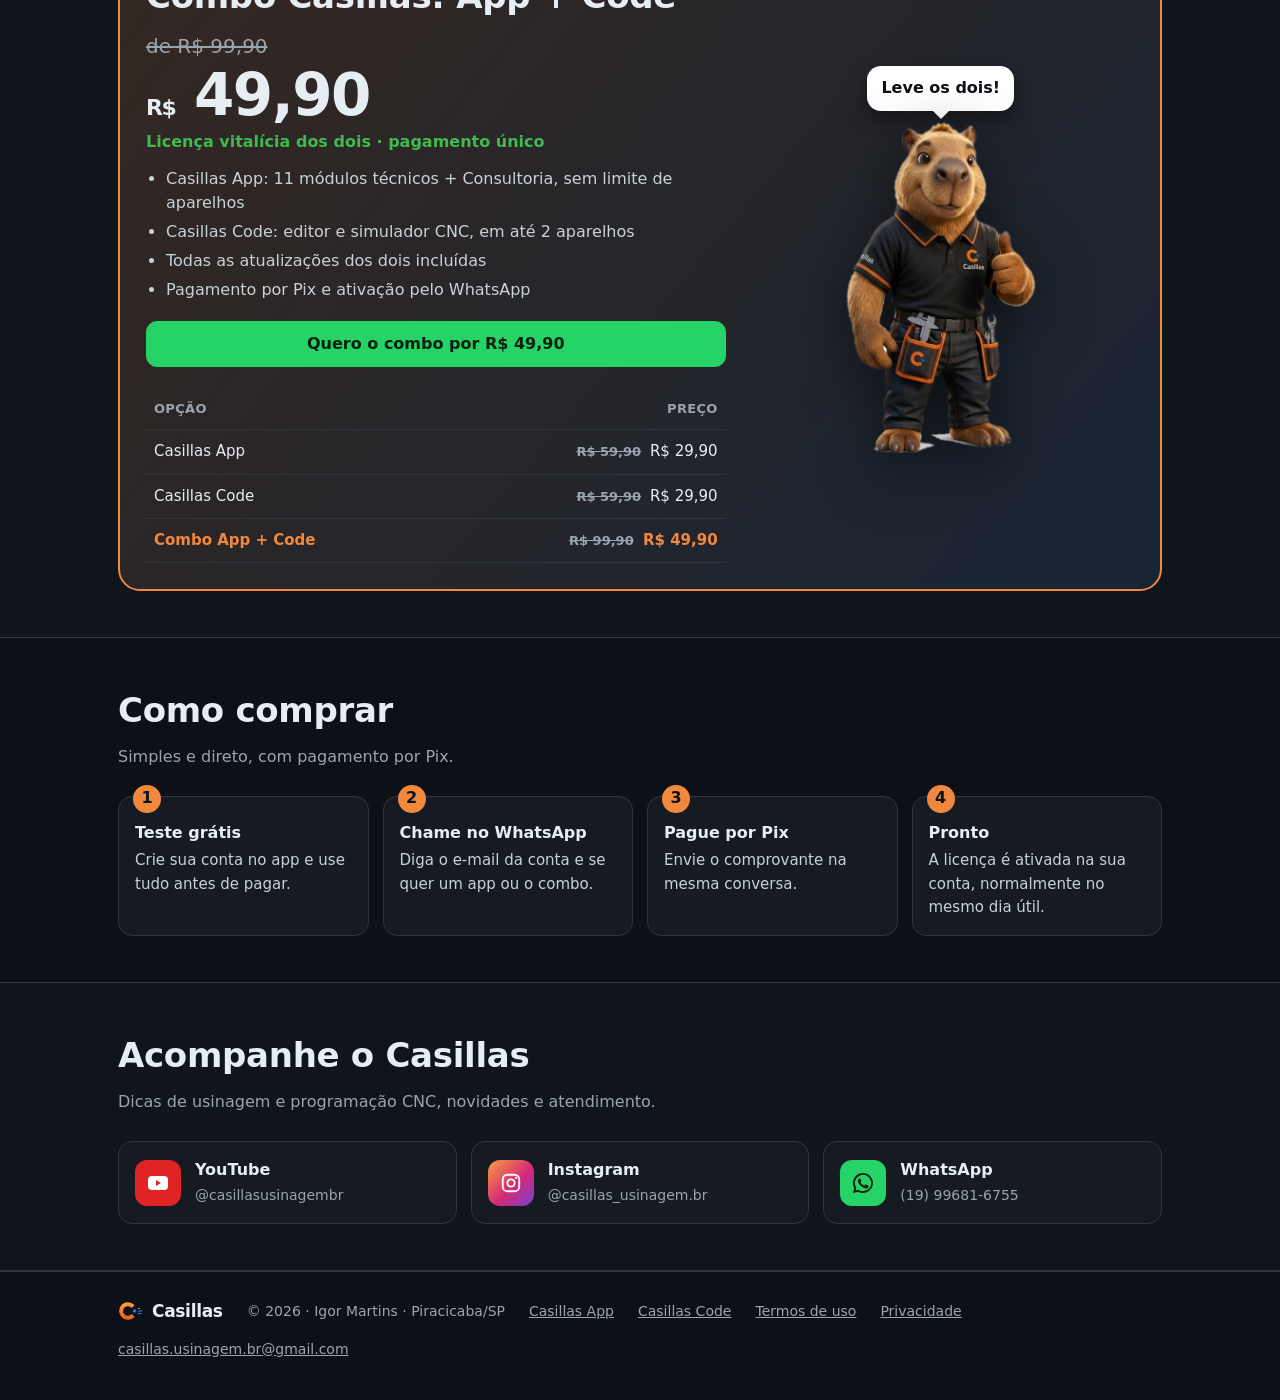
==== commit 0525e0fd: "feat: botões App e Code com a cor de cada produto no topo, texto e barra fixa Co-Authored-By: Claude" ====
--- a/index.html
+++ b/index.html
@@ -210,6 +210,17 @@
   /* Rodada 3: nomes dos produtos em destaque, imagens menores, cards sem preço */
   .c-app { color:var(--brand); }
   .c-code { color:var(--blue); }
+  a.c-app, a.c-code { font-weight:700; text-decoration:underline; text-decoration-thickness:2px; text-underline-offset:3px; }
+  /* Botões com a cor de cada produto */
+  .btn .i { flex:none; }
+  .btn.b-app { background:var(--brand); border-color:var(--brand); color:#0d1117; }
+  .btn.b-code { background:var(--blue); border-color:var(--blue); color:#0d1117; }
+  .btn.o-app { border-color:var(--brand); color:var(--brand); }
+  .btn.o-code { border-color:var(--blue); color:var(--blue); }
+  header.top .btn.small { gap:5px; }
+  @media (max-width: 600px) {
+    .sticky-cta .btn.b-app, .sticky-cta .btn.b-code { flex:.8; gap:5px; }
+  }
   .hero .frame { max-width:440px; margin-left:auto; }
   .combo .side img { width:min(190px,70%); }
   .product .row .btn:first-of-type { margin-left:auto; }
@@ -225,9 +236,9 @@
   <div class="wrap">
     <a class="logo" href="./"><img src="./assets/simbolo.svg" alt="" /><span>Casillas<small>ECOSSISTEMA TÉCNICO</small></span></a>
     <nav>
-      <a class="btn small" href="./app/">App</a>
-      <a class="btn small" href="./code/">Code</a>
-      <a class="btn small primary hide-sm" href="#combo">Combo R$ 49,90</a>
+      <a class="btn small b-app" href="./app/"><svg class="i" viewBox="0 0 24 24" width="15" height="15" fill="none" stroke="currentColor" stroke-width="2.2" aria-hidden="true"><rect x="5" y="2.5" width="14" height="19" rx="2.5"/><path d="M8.5 7h7M8.5 12h.01M12 12h.01M15.5 12h.01M8.5 16h.01M12 16h.01M15.5 16h.01"/></svg>App</a>
+      <a class="btn small b-code" href="./code/"><svg class="i" viewBox="0 0 24 24" width="15" height="15" fill="none" stroke="currentColor" stroke-width="2.4" aria-hidden="true"><path d="M8 7l-5 5 5 5M16 7l5 5-5 5"/></svg>Code</a>
+      <a class="btn small whats hide-sm" href="#combo">Combo R$ 49,90</a>
     </nav>
   </div>
 </header>
@@ -237,11 +248,12 @@
     <div>
       <span class="tag">Casillas App + Casillas Code</span>
       <h1>Do cálculo à <em>programação CNC.</em></h1>
-      <p class="lead">Dois apps para quem vive de usinagem: o <b class="c-app">Casillas App</b> resolve as contas da oficina e o
-        <b class="c-code">Casillas Code</b> edita e simula seus programas CNC. No celular e no computador.</p>
+      <p class="lead">Dois apps para quem vive de usinagem: o <a class="c-app" href="./app/">Casillas App</a> resolve as contas da oficina e o
+        <a class="c-code" href="./code/">Casillas Code</a> edita e simula seus programas CNC. No celular e no computador.</p>
       <div class="ctas">
         <a class="btn primary" href="#combo">Ver o combo de lançamento</a>
-        <a class="btn" href="#produtos">Conhecer os apps</a>
+        <a class="btn o-app" href="./app/"><svg class="i" viewBox="0 0 24 24" width="15" height="15" fill="none" stroke="currentColor" stroke-width="2.2" aria-hidden="true"><rect x="5" y="2.5" width="14" height="19" rx="2.5"/><path d="M8.5 7h7M8.5 12h.01M12 12h.01M15.5 12h.01M8.5 16h.01M12 16h.01M15.5 16h.01"/></svg>Ver o Casillas App</a>
+        <a class="btn o-code" href="./code/"><svg class="i" viewBox="0 0 24 24" width="15" height="15" fill="none" stroke="currentColor" stroke-width="2.4" aria-hidden="true"><path d="M8 7l-5 5 5 5M16 7l5 5-5 5"/></svg>Ver o Casillas Code</a>
       </div>
     </div>
     <div class="frame"><img src="./app/assets/cena-oficina.webp" alt="Mascotes do Casillas no torno, com o app no celular e no CNC" /></div>
@@ -360,7 +372,8 @@
 </footer>
 
 <div class="sticky-cta">
-  <a class="btn" href="#produtos">Os apps</a>
+  <a class="btn b-app" href="./app/"><svg class="i" viewBox="0 0 24 24" width="15" height="15" fill="none" stroke="currentColor" stroke-width="2.2" aria-hidden="true"><rect x="5" y="2.5" width="14" height="19" rx="2.5"/><path d="M8.5 7h7M8.5 12h.01M12 12h.01M15.5 12h.01M8.5 16h.01M12 16h.01M15.5 16h.01"/></svg>App</a>
+  <a class="btn b-code" href="./code/"><svg class="i" viewBox="0 0 24 24" width="15" height="15" fill="none" stroke="currentColor" stroke-width="2.4" aria-hidden="true"><path d="M8 7l-5 5 5 5M16 7l5 5-5 5"/></svg>Code</a>
   <a class="btn whats" href="https://wa.me/5519996816755?text=Ol%C3%A1%21%20Quero%20o%20combo%20Casillas%20App%20%2B%20Casillas%20Code%20por%20R%24%2049%2C90." target="_blank" rel="noopener">Combo R$ 49,90</a>
 </div>
 <script>
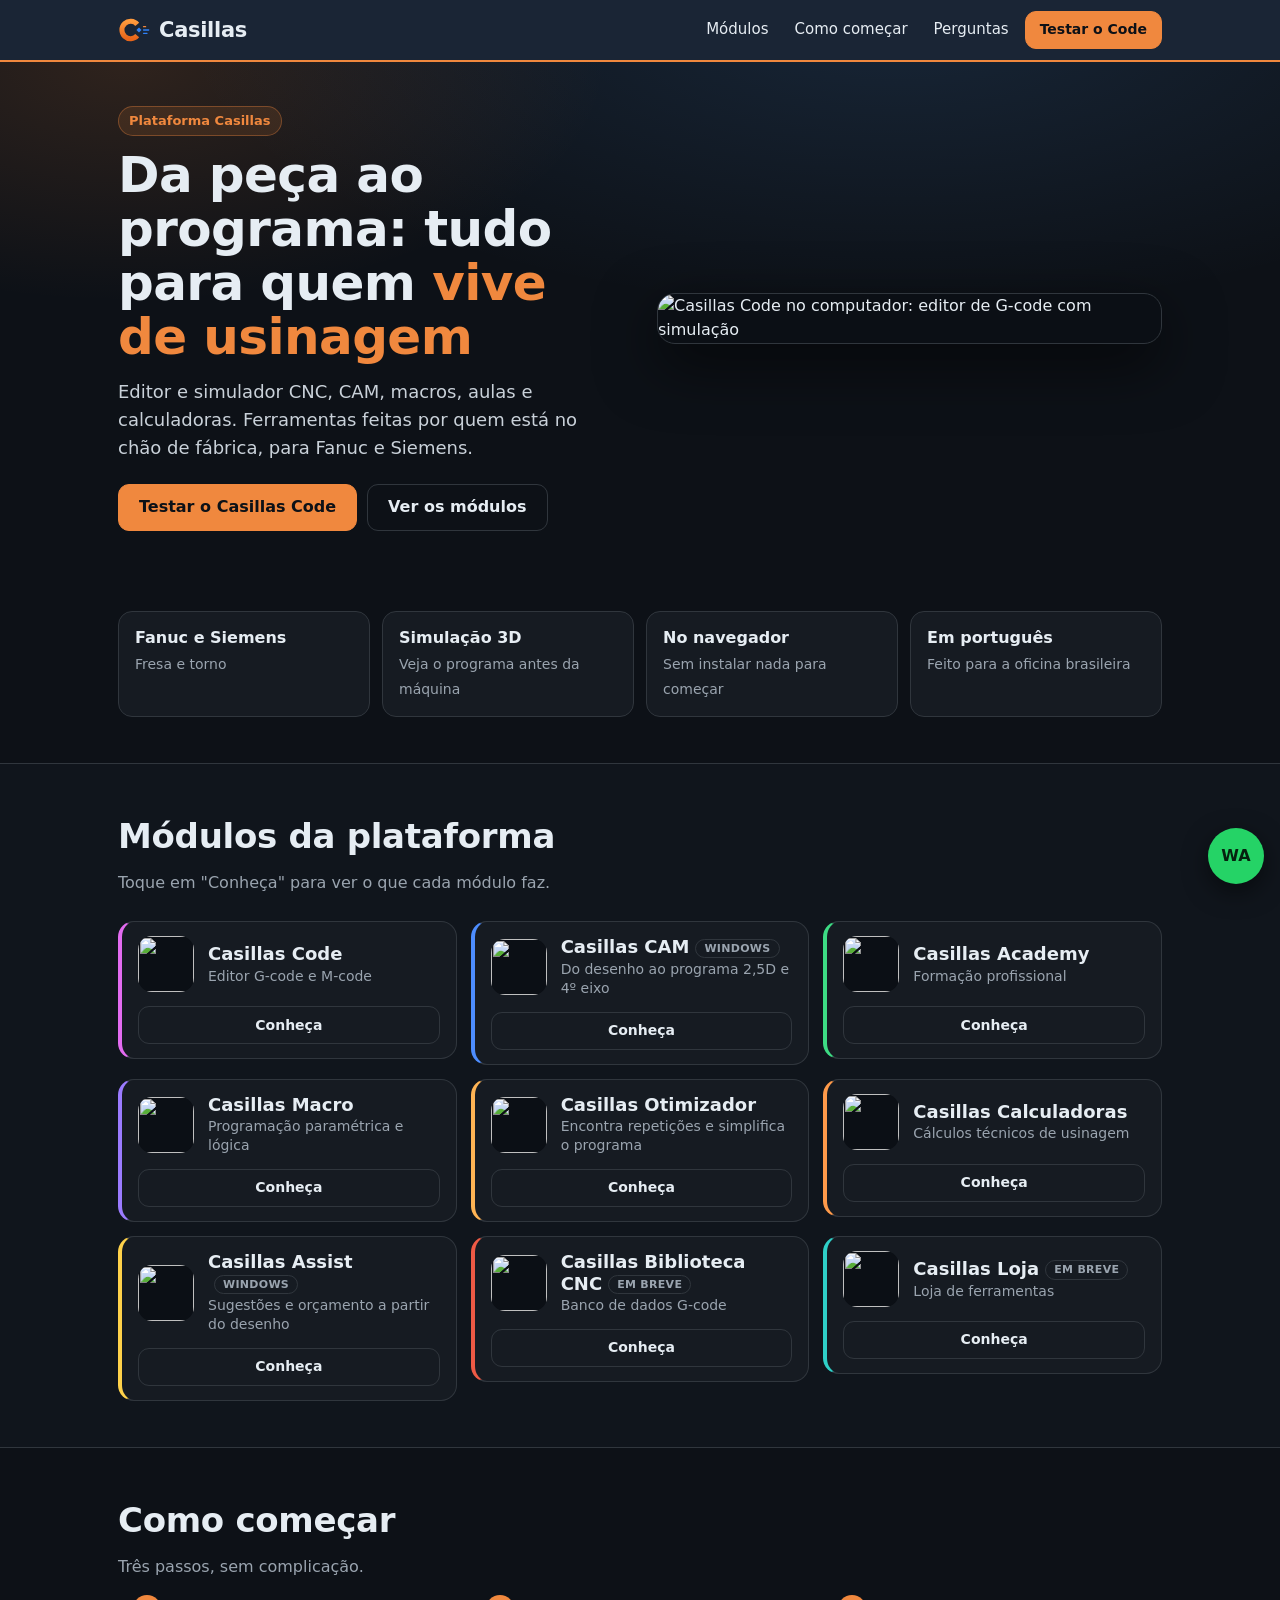
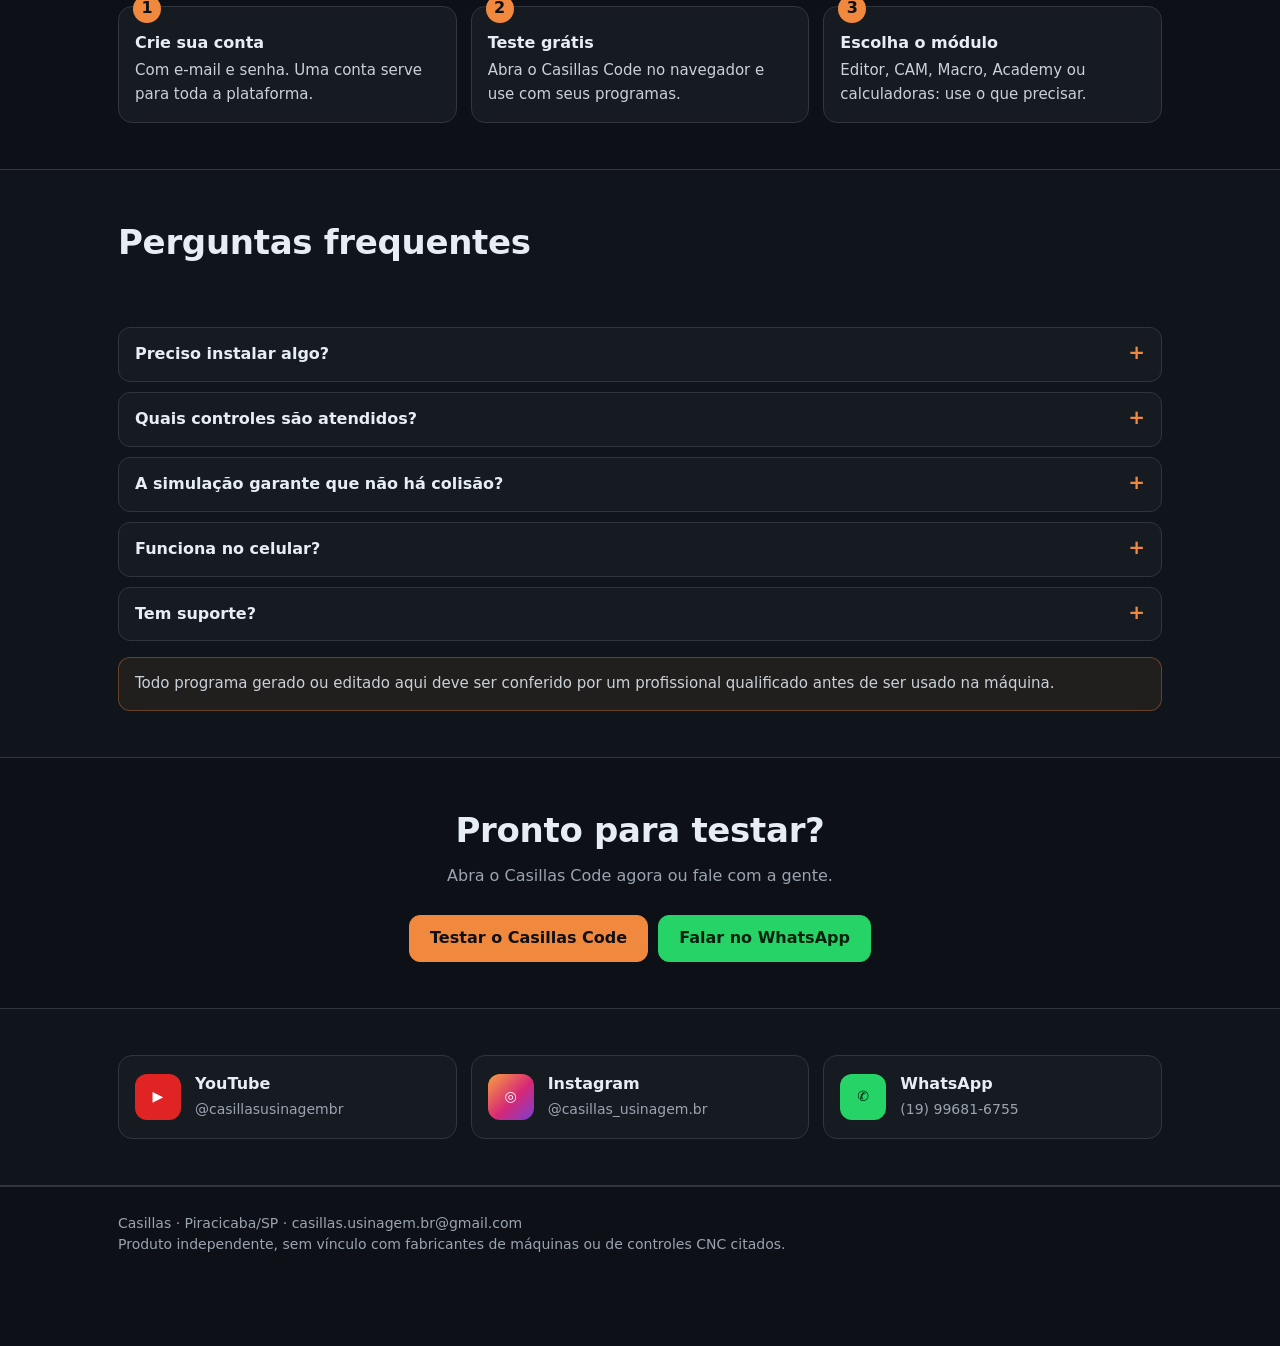
==== commit 2d23497c: "feat: home institucional da plataforma (HTML aprovado em 13/11, sem preço nem combo) Co-Authored-By:" ====
--- a/index.html
+++ b/index.html
@@ -3,396 +3,234 @@
 <head>
 <meta charset="utf-8" />
 <meta name="viewport" content="width=device-width, initial-scale=1" />
-<title>Casillas — do cálculo à programação CNC</title>
-<meta name="description" content="Casillas App (calculadoras de usinagem) e Casillas Code (editor e simulador CNC). Licença vitalícia, pagamento único. Combo de lançamento por R$ 49,90." />
+<title>Casillas — plataforma para quem vive de usinagem CNC</title>
+<meta name="description" content="Editor e simulador CNC, CAM, Macro, Academy e calculadoras de usinagem. Tudo da plataforma Casillas em um só lugar." />
 <meta name="theme-color" content="#0d1117" />
-<meta property="og:title" content="Casillas — do cálculo à programação CNC" />
-<meta property="og:description" content="Dois apps para quem vive de usinagem. Combo de lançamento: de R$ 99,90 por R$ 49,90, licença vitalícia." />
-<meta property="og:image" content="https://casillas.com.br/app/assets/cena-oficina.webp" />
-<meta property="og:type" content="website" />
-<link rel="canonical" href="https://casillas.com.br/" />
-<link rel="icon" type="image/svg+xml" href="./assets/simbolo.svg" />
+<link rel="icon" type="image/svg+xml" href="assets/simbolo.svg" />
 <style>
   :root { --bg:#0d1117; --card:#161b22; --head:#1c2738; --line:#30363d; --text:#e6edf3; --soft:#9aa4af; --brand:#f0883e; --blue:#58a6ff; --green:#3fb950; }
   * { box-sizing:border-box; }
-  html { scroll-behavior:smooth; }
+  html { scroll-behavior:smooth; scroll-padding-top:72px; }
   body { margin:0; background:var(--bg); color:var(--text); font:16px/1.55 system-ui,-apple-system,"Segoe UI",Roboto,sans-serif; }
   a { color:var(--blue); }
   .wrap { max-width:1080px; margin:0 auto; padding:0 18px; }
-  header.top { position:sticky; top:0; z-index:5; background:rgba(28,39,56,.92); backdrop-filter:blur(8px); border-bottom:2px solid var(--brand); }
+  .skip { position:absolute; left:-999px; } .skip:focus { left:8px; top:8px; background:#fff; color:#000; padding:8px 12px; z-index:20; }
+  header.top { position:sticky; top:0; z-index:10; background:rgba(28,39,56,.94); backdrop-filter:blur(8px); border-bottom:2px solid var(--brand); }
   header.top .wrap { display:flex; align-items:center; gap:12px; height:60px; }
   .logo { display:flex; align-items:center; gap:8px; color:var(--text); text-decoration:none; font-weight:800; font-size:21px; letter-spacing:-.3px; }
   .logo img { height:28px; }
-  .logo small { display:block; font-size:9px; letter-spacing:2px; font-weight:600; color:var(--soft); margin-top:-3px; }
-  header.top nav { margin-left:auto; display:flex; gap:8px; }
-  .btn { display:inline-flex; align-items:center; justify-content:center; gap:8px; min-height:46px; padding:10px 20px; border-radius:11px;
+  header.top nav { margin-left:auto; display:flex; gap:6px; align-items:center; }
+  header.top nav a.l { color:var(--text); text-decoration:none; padding:8px 10px; border-radius:8px; font-size:15px; }
+  header.top nav a.l:hover { background:rgba(255,255,255,.08); }
+  .btn { display:inline-flex; align-items:center; justify-content:center; gap:8px; min-height:46px; padding:10px 20px; border-radius:11px; font:inherit;
          font-weight:600; font-size:16px; text-decoration:none; border:1px solid var(--line); color:var(--text); background:transparent; cursor:pointer; text-align:center; }
+  .btn:hover { border-color:var(--brand); }
   .btn.primary { background:var(--brand); border-color:var(--brand); color:#0d1117; }
   .btn.whats { background:#25d366; border-color:#25d366; color:#06210f; }
   .btn.small { min-height:38px; padding:6px 14px; font-size:14px; }
-  .hero { padding:44px 0 34px; background:radial-gradient(1200px 500px at 70% -10%, rgba(88,166,255,.14), transparent 60%),
-          radial-gradient(800px 400px at 10% 0%, rgba(240,136,62,.15), transparent 60%); }
+  .hero { padding:44px 0 34px; background:radial-gradient(1200px 500px at 70% -10%, rgba(88,166,255,.14), transparent 60%), radial-gradient(800px 400px at 10% 0%, rgba(240,136,62,.15), transparent 60%); }
   .hero .wrap { display:grid; grid-template-columns:1fr 1fr; gap:34px; align-items:center; }
-  .tag { display:inline-block; font-size:13px; font-weight:600; color:var(--brand); background:rgba(240,136,62,.12); border:1px solid rgba(240,136,62,.35);
-         padding:4px 10px; border-radius:99px; margin-bottom:12px; }
-  h1 { font-size:clamp(32px,5.4vw,52px); line-height:1.08; margin:0 0 14px; letter-spacing:-.6px; }
+  .tag { display:inline-block; font-size:13px; font-weight:600; color:var(--brand); background:rgba(240,136,62,.12); border:1px solid rgba(240,136,62,.35); padding:4px 10px; border-radius:99px; margin-bottom:12px; }
+  h1 { font-size:clamp(32px,5.4vw,50px); line-height:1.08; margin:0 0 14px; letter-spacing:-.6px; }
   h1 em { font-style:normal; color:var(--brand); }
   .lead { font-size:18px; color:#c9d1d9; margin:0 0 22px; }
   .ctas { display:flex; flex-wrap:wrap; gap:10px; }
-  .frame { border-radius:22px; overflow:hidden; border:1px solid var(--line); box-shadow:0 20px 60px rgba(0,0,0,.6); }
+  .frame { border-radius:18px; overflow:hidden; border:1px solid var(--line); box-shadow:0 20px 60px rgba(0,0,0,.6); background:#0b0f15; }
   .frame img { display:block; width:100%; }
   section { padding:46px 0; }
   section.alt { background:#10151c; border-top:1px solid var(--line); border-bottom:1px solid var(--line); }
   h2 { font-size:clamp(24px,3.6vw,34px); margin:0 0 8px; letter-spacing:-.3px; }
   .sub { color:var(--soft); margin:0 0 26px; }
-  /* Produtos */
-  .products { display:grid; grid-template-columns:1fr 1fr; gap:18px; }
-  .product { background:var(--card); border:1px solid var(--line); border-radius:18px; overflow:hidden; display:flex; flex-direction:column; }
-  .product .pic { aspect-ratio:16/10; overflow:hidden; background:#0b0f15; border-bottom:1px solid var(--line); }
-  .product .pic img { width:100%; height:100%; object-fit:cover; object-position:top; display:block; }
-  .product .body { padding:18px; display:flex; flex-direction:column; gap:10px; flex:1; }
-  .product .kind { font-size:13px; font-weight:700; color:var(--brand); letter-spacing:.3px; text-transform:uppercase; }
-  .product h3 { margin:0; font-size:24px; }
-  .product p { margin:0; color:#c9d1d9; }
-  .product ul { margin:0; padding-left:20px; color:#c9d1d9; font-size:15px; }
-  .product .row { display:flex; align-items:center; gap:10px; flex-wrap:wrap; margin-top:auto; padding-top:8px; }
-  .product .price { font-size:26px; font-weight:900; margin-right:auto; }
-  .product .price small { display:block; font-size:12px; font-weight:600; color:var(--soft); }
-  .trial { font-size:13px; color:var(--green); font-weight:700; }
-  /* Combo */
-  .combo { display:grid; grid-template-columns:1.2fr .8fr; gap:22px; align-items:center; background:linear-gradient(130deg, rgba(240,136,62,.16), rgba(88,166,255,.10));
-           border:2px solid var(--brand); border-radius:22px; padding:26px; position:relative; }
-  .ribbon { position:absolute; top:-14px; left:22px; background:var(--brand); color:#0d1117; font-weight:800; font-size:13px; padding:4px 12px; border-radius:99px; }
-  .combo h2 { margin-top:6px; }
-  .was { display:block; font-size:13px; font-weight:600; color:var(--soft); }
-  td .was { display:inline; margin-right:4px; }
-  .old { color:var(--soft); text-decoration:line-through; font-size:20px; }
-  .big { font-size:58px; font-weight:900; letter-spacing:-1.5px; line-height:1; margin:4px 0 6px; }
-  .big small { font-size:22px; }
-  .once { color:var(--green); font-weight:700; margin-bottom:12px; }
-  .combo ul { margin:0 0 18px; padding-left:20px; color:#c9d1d9; }
-  .combo li { margin:4px 0; }
-  .combo .side { text-align:center; }
-  .combo .side img { width:min(280px,85%); filter:drop-shadow(0 16px 28px rgba(0,0,0,.55)); }
-  .bubble { display:inline-block; background:#fff; color:#0d1117; font-weight:800; font-size:16px; padding:10px 14px; border-radius:14px;
-            box-shadow:0 8px 20px rgba(0,0,0,.4); position:relative; margin-bottom:10px; }
-  .bubble::after { content:""; position:absolute; left:50%; bottom:-8px; margin-left:-8px; border:8px solid transparent; border-top-color:#fff; border-bottom:0; }
-  .compare { width:100%; border-collapse:collapse; margin-top:22px; font-size:15px; }
-  .compare th, .compare td { border-bottom:1px solid var(--line); padding:10px 8px; text-align:left; }
-  .compare th { color:var(--soft); font-weight:600; font-size:13px; text-transform:uppercase; letter-spacing:.3px; }
-  .compare td:last-child, .compare th:last-child { text-align:right; white-space:nowrap; }
-  .compare tr.hl td { color:var(--brand); font-weight:800; }
-  /* Passos */
-  .steps { counter-reset:s; display:grid; grid-template-columns:repeat(4,1fr); gap:14px; }
-  .step { background:var(--card); border:1px solid var(--line); border-radius:14px; padding:16px; position:relative; }
-  .step::before { counter-increment:s; content:counter(s); position:absolute; top:-12px; left:14px; width:28px; height:28px; border-radius:50%;
-                  background:var(--brand); color:#0d1117; display:grid; place-items:center; font-weight:800; }
-  .step h3 { margin:8px 0 4px; font-size:16px; }
-  .step p { margin:0; color:#c9d1d9; font-size:15px; }
+  .pills { display:grid; grid-template-columns:repeat(4,1fr); gap:12px; }
+  .pill { background:var(--card); border:1px solid var(--line); border-radius:14px; padding:14px 16px; }
+  .pill b { display:block; margin-bottom:2px; } .pill span { color:var(--soft); font-size:14px; }
+
+  /* módulos */
+  .mods { display:grid; grid-template-columns:repeat(3,1fr); gap:14px; align-items:start; }
+  .mod { background:var(--card); border:1px solid var(--line); border-left:4px solid var(--c); border-radius:16px; overflow:hidden; }
+  .mod.open { grid-column:1 / -1; border-color:var(--c); }
+  .mh { display:flex; gap:14px; align-items:center; padding:14px 16px; }
+  .mh img { width:56px; height:56px; border-radius:14px; flex:none; background:#0b0f15; }
+  .mh h3 { margin:0; font-size:18px; line-height:1.2; }
+  .mh p { margin:2px 0 0; color:var(--soft); font-size:14px; line-height:1.35; }
+  .badge { display:inline-block; font-size:11px; font-weight:700; letter-spacing:.3px; text-transform:uppercase; padding:2px 8px; border-radius:99px; border:1px solid var(--line); color:var(--soft); margin-left:6px; vertical-align:middle; }
+  .badge.ok { color:var(--green); border-color:rgba(63,185,80,.5); }
+  .more { margin:0 16px 14px; }
+  .more .btn { width:100%; }
+  .mod .panel { display:none; padding:4px 18px 20px; border-top:1px solid var(--line); }
+  .mod.open .panel { display:grid; grid-template-columns:1.1fr .9fr; gap:24px; align-items:start; padding-top:18px; }
+  .mod.open .more .btn { background:var(--head); }
+  .panel h4 { margin:0 0 8px; font-size:15px; text-transform:uppercase; letter-spacing:.4px; color:var(--c); }
+  .panel ul { margin:0 0 14px; padding-left:20px; color:#c9d1d9; } .panel li { margin:4px 0; }
+  .panel .note { font-size:13px; color:var(--soft); margin:10px 0 0; }
+  .shots { display:grid; gap:10px; } .shots.two { grid-template-columns:1fr 1fr; }
+  .shots .frame { border-radius:12px; box-shadow:none; }
+  .ph { border:1px dashed var(--line); border-radius:12px; min-height:140px; display:grid; place-items:center; text-align:center; color:var(--soft); font-size:14px; padding:16px; }
+  .ph img { width:72px; height:72px; border-radius:16px; display:block; margin:0 auto 8px; opacity:.9; }
+
+  .steps { counter-reset:s; display:grid; grid-template-columns:repeat(3,1fr); gap:14px; }
+  .step { background:var(--card); border:1px solid var(--line); border-radius:14px; padding:18px 16px 16px; position:relative; }
+  .step::before { counter-increment:s; content:counter(s); position:absolute; top:-12px; left:14px; width:28px; height:28px; border-radius:50%; background:var(--brand); color:#0d1117; display:grid; place-items:center; font-weight:800; }
+  .step h3 { margin:6px 0 4px; font-size:16px; } .step p { margin:0; color:#c9d1d9; font-size:15px; }
+  details.faq { background:var(--card); border:1px solid var(--line); border-radius:12px; margin:0 0 10px; }
+  details.faq summary { cursor:pointer; padding:14px 16px; font-weight:600; list-style:none; }
+  details.faq summary::-webkit-details-marker { display:none; }
+  details.faq summary::after { content:"+"; float:right; color:var(--brand); font-size:20px; line-height:1; }
+  details.faq[open] summary::after { content:"–"; }
+  details.faq p { margin:0; padding:0 16px 16px; color:#c9d1d9; }
+  .warn { background:rgba(240,136,62,.08); border:1px solid rgba(240,136,62,.35); border-radius:12px; padding:14px 16px; color:#c9d1d9; font-size:15px; }
+  .cta-final { text-align:center; } .cta-final .ctas { justify-content:center; }
   .social { display:grid; grid-template-columns:repeat(3,1fr); gap:14px; }
-  .social a { display:flex; align-items:center; gap:14px; padding:16px; border-radius:14px; border:1px solid var(--line); background:var(--card);
-              color:var(--text); text-decoration:none; }
+  .social a { display:flex; align-items:center; gap:14px; padding:16px; border-radius:14px; border:1px solid var(--line); background:var(--card); color:var(--text); text-decoration:none; }
   .social a:hover { border-color:var(--brand); }
-  .social .ic { width:46px; height:46px; border-radius:12px; display:grid; place-items:center; flex:none; color:#fff; }
-  .social .yt .ic { background:#e02424; }
-  .social .ig .ic { background:linear-gradient(135deg,#f9a03f,#d62976 55%,#7a3fd1); }
-  .social .wa .ic { background:#25d366; color:#06210f; }
-  .social b { display:block; font-size:16px; }
-  .social span { color:var(--soft); font-size:14px; }
-  footer { border-top:1px solid var(--line); padding:26px 0 40px; color:var(--soft); font-size:14px; }
-  footer .wrap { display:flex; flex-wrap:wrap; gap:14px 24px; align-items:center; }
-  footer a { color:var(--soft); }
-  .sticky-cta { display:none; }
-  @media (max-width: 900px) {
-    .hero .wrap, .products, .combo { grid-template-columns:1fr; }
-    .steps { grid-template-columns:1fr 1fr; }
-    .social { grid-template-columns:1fr; }
+  .social .ic { width:46px; height:46px; border-radius:12px; display:grid; place-items:center; flex:none; color:#fff; font-weight:800; }
+  .social .yt .ic { background:#e02424; } .social .ig .ic { background:linear-gradient(135deg,#f9a03f,#d62976 55%,#7a3fd1); } .social .wa .ic { background:#25d366; color:#06210f; }
+  .social b { display:block; } .social span { color:var(--soft); font-size:14px; }
+  footer { border-top:1px solid var(--line); padding:26px 0 90px; color:var(--soft); font-size:14px; }
+  .fab { position:fixed; right:16px; bottom:16px; z-index:12; width:56px; height:56px; border-radius:50%; background:#25d366; color:#06210f; display:grid; place-items:center; text-decoration:none; font-weight:900; box-shadow:0 8px 24px rgba(0,0,0,.5); }
+  @media (max-width:900px) {
+    .hero .wrap { grid-template-columns:1fr; } .pills { grid-template-columns:1fr 1fr; } .mods { grid-template-columns:1fr 1fr; }
+    .mod.open .panel { grid-template-columns:1fr; } .social { grid-template-columns:1fr; }
   }
-  @media (max-width: 600px) {
-    header.top nav .hide-sm { display:none; }
-    .steps { grid-template-columns:1fr; }
-    .big { font-size:48px; }
-    .combo { padding:22px 18px; }
-    .sticky-cta { display:flex; position:fixed; left:0; right:0; bottom:0; z-index:6; gap:8px; padding:10px 12px calc(env(safe-area-inset-bottom,0px) + 10px);
-                  background:rgba(13,17,23,.94); border-top:1px solid var(--line); }
-    .sticky-cta .btn { flex:1; min-height:44px; padding:8px 10px; font-size:15px; }
-    body { padding-bottom:70px; }
-  }
-  /* Celular: tudo mais compacto (também com fonte do sistema aumentada) */
-  @media (max-width: 600px) {
-    body { font-size:15px; line-height:1.5; }
-    header.top .wrap { height:52px; gap:8px; }
-    header.top img, .logo img { height:24px; }
-    .logo { font-size:18px; }
-    .logo small { display:none; }
-    header.top .btn.small { min-height:34px; padding:4px 11px; font-size:13px; white-space:nowrap; }
-    .hero { padding:26px 0 22px; }
-    .tag { font-size:12px; margin-bottom:10px; }
-    h1 { font-size:clamp(25px,7vw,30px); margin-bottom:10px; }
-    h2 { font-size:22px; }
-    .lead { font-size:16px; margin-bottom:18px; }
-    section { padding:32px 0; }
-    .sub { margin-bottom:18px; }
-    .btn { min-height:42px; padding:8px 16px; font-size:15px; }
-    .product .body { padding:14px; gap:8px; }
-    .product h3 { font-size:21px; }
-    .product .price { font-size:23px; }
-    .big { font-size:42px; }
-    .compare { font-size:14px; }
-    .compare th, .compare td { padding:8px 4px; }
-    .compare td:first-child { white-space:nowrap; }
-    .compare tr.hl td:first-child { white-space:normal; }
-    .sticky-cta { padding:6px 10px calc(env(safe-area-inset-bottom,0px) + 6px) !important; transition:transform .25s; }
-    .sticky-cta .btn { min-height:38px !important; padding:6px 8px !important; font-size:14px !important; }
-    .sticky-cta.off { transform:translateY(110%); }
-    .sticky-cta .btn { white-space:nowrap; }
-    .sticky-cta .btn.whats { flex:1.4; }
-    .combo { padding:20px 14px; }
-    body { padding-bottom:54px; }
-  }
-  /* Celular: escala geral menor (texto, espaços e cartões) para rolar menos */
-  html { -webkit-text-size-adjust:100%; text-size-adjust:100%; }
-  @media (max-width: 600px) {
-    body { zoom:.86; }
-    section { padding:24px 0; }
-    .hero { padding:18px 0 16px; }
-    .sub { margin-bottom:14px; }
-  }
-  /* Celular, rodada 2: mais compacto e com seções que abrem com um toque */
-  @media (max-width: 600px) {
-    body { zoom:.8; }
-    section { padding:20px 0; }
-    h2 { font-size:21px; }
-    .sub { margin-bottom:12px; }
-    /* Seções recolhidas: título vira uma barra tocável */
-    .wrap.acc > .acc-t { display:flex; justify-content:space-between; align-items:center; gap:10px; cursor:pointer; margin:0;
-      background:var(--card); border:1px solid var(--line); border-radius:12px; padding:12px 14px; font-size:18px; }
-    .wrap.acc > .acc-t::after { content:"+"; flex:none; width:28px; height:28px; border-radius:50%; display:grid; place-items:center;
-      background:var(--brand); color:#0d1117; font-weight:900; font-size:20px; line-height:1; }
-    .wrap.acc.open > .acc-t::after { content:"−"; }
-    .wrap.acc:not(.open) > .acc-body { display:none; }
-    .wrap.acc > .acc-body { margin-top:12px; }
-    /* Cartões que abrem com um toque (só o título aparece) */
-    .card.acc { display:flex; flex-wrap:wrap; align-items:center; gap:6px 10px; padding:10px 12px; cursor:pointer; }
-    .card.acc .ico { width:32px; height:32px; font-size:13px; margin:0; flex:none; }
-    .card.acc h3 { flex:1; margin:0; font-size:15px; }
-    .card.acc::after { content:"+"; order:1; color:var(--brand); font-weight:900; font-size:20px; line-height:1; }
-    .card.acc.open::after { content:"−"; }
-    .card.acc > p, .card.acc > .codes { order:2; flex-basis:100%; }
-    .card.acc:not(.open) > p, .card.acc:not(.open) > .codes { display:none; }
-    .grid, .two { gap:8px !important; }
-    /* Passos em linhas compactas */
-    .steps { gap:8px; }
-    .step { padding:8px 12px 8px 46px; }
-    .step::before { top:50%; left:10px; transform:translateY(-50%); }
-    .step h3 { margin:0; font-size:15px; }
-    .step p { font-size:13px; }
-    /* Redes lado a lado, só ícone e nome */
-    .social { display:grid; grid-template-columns:none; grid-auto-flow:column; grid-auto-columns:1fr; gap:8px; }
-    .social a { flex-direction:column; text-align:center; padding:10px 4px; gap:6px; }
-    .social .ic { width:38px; height:38px; }
-    .social b { font-size:13px; }
-    .social span:not(.ic) { display:none; }
-    .eco { padding:12px; gap:10px; }
-    .eco img { width:36px; }
-    /* Mascotes decorativos e imagens grandes */
-    .combo .side, .offer .side, .pain img, .with-mascot img, .band img { display:none; }
-    .hero .frame { max-height:190px; }
-    .hero .frame img { height:190px; object-fit:cover; object-position:center 35%; }
-    .product .pic { aspect-ratio:16/8; }
-    .product ul { display:none; }
-    .pain ul { grid-template-columns:1fr 1fr; gap:6px; }
-    .pain li { font-size:13px; padding:8px 10px; gap:6px; }
-    .pain li::before { font-size:13px; }
-    .with-mascot { display:block; }
-    .band { grid-template-columns:1fr; padding:14px; }
-  }
-  /* Rodada 3: nomes dos produtos em destaque, imagens menores, cards sem preço */
-  .c-app { color:var(--brand); }
-  .c-code { color:var(--blue); }
-  a.c-app, a.c-code { font-weight:700; text-decoration:underline; text-decoration-thickness:2px; text-underline-offset:3px; }
-  /* Botões com a cor de cada produto */
-  .btn .i { flex:none; }
-  .btn.b-app { background:var(--brand); border-color:var(--brand); color:#0d1117; }
-  .btn.b-code { background:var(--blue); border-color:var(--blue); color:#0d1117; }
-  .btn.o-app { border-color:var(--brand); color:var(--brand); }
-  .btn.o-code { border-color:var(--blue); color:var(--blue); }
-  header.top .btn.small { gap:5px; }
-  @media (max-width: 600px) {
-    .sticky-cta .btn.b-app, .sticky-cta .btn.b-code { flex:.8; gap:5px; }
-  }
-  .hero .frame { max-width:440px; margin-left:auto; }
-  .combo .side img { width:min(190px,70%); }
-  .product .row .btn:first-of-type { margin-left:auto; }
-  @media (max-width: 600px) {
-    .hero .frame { max-height:150px; max-width:none; margin:0; }
-    .hero .frame img { height:150px; }
+  @media (max-width:600px) {
+    header.top nav a.l { display:none; } .mods, .steps, .pills { grid-template-columns:1fr; }
   }
 </style>
 </head>
 <body>
-
-<header class="top">
-  <div class="wrap">
-    <a class="logo" href="./"><img src="./assets/simbolo.svg" alt="" /><span>Casillas<small>ECOSSISTEMA TÉCNICO</small></span></a>
-    <nav>
-      <a class="btn small b-app" href="./app/"><svg class="i" viewBox="0 0 24 24" width="15" height="15" fill="none" stroke="currentColor" stroke-width="2.2" aria-hidden="true"><rect x="5" y="2.5" width="14" height="19" rx="2.5"/><path d="M8.5 7h7M8.5 12h.01M12 12h.01M15.5 12h.01M8.5 16h.01M12 16h.01M15.5 16h.01"/></svg>App</a>
-      <a class="btn small b-code" href="./code/"><svg class="i" viewBox="0 0 24 24" width="15" height="15" fill="none" stroke="currentColor" stroke-width="2.4" aria-hidden="true"><path d="M8 7l-5 5 5 5M16 7l5 5-5 5"/></svg>Code</a>
-      <a class="btn small whats hide-sm" href="#combo">Combo R$ 49,90</a>
-    </nav>
-  </div>
-</header>
-
-<div class="hero">
-  <div class="wrap">
-    <div>
-      <span class="tag">Casillas App + Casillas Code</span>
-      <h1>Do cálculo à <em>programação CNC.</em></h1>
-      <p class="lead">Dois apps para quem vive de usinagem: o <a class="c-app" href="./app/">Casillas App</a> resolve as contas da oficina e o
-        <a class="c-code" href="./code/">Casillas Code</a> edita e simula seus programas CNC. No celular e no computador.</p>
-      <div class="ctas">
-        <a class="btn primary" href="#combo">Ver o combo de lançamento</a>
-        <a class="btn o-app" href="./app/"><svg class="i" viewBox="0 0 24 24" width="15" height="15" fill="none" stroke="currentColor" stroke-width="2.2" aria-hidden="true"><rect x="5" y="2.5" width="14" height="19" rx="2.5"/><path d="M8.5 7h7M8.5 12h.01M12 12h.01M15.5 12h.01M8.5 16h.01M12 16h.01M15.5 16h.01"/></svg>Ver o Casillas App</a>
-        <a class="btn o-code" href="./code/"><svg class="i" viewBox="0 0 24 24" width="15" height="15" fill="none" stroke="currentColor" stroke-width="2.4" aria-hidden="true"><path d="M8 7l-5 5 5 5M16 7l5 5-5 5"/></svg>Ver o Casillas Code</a>
-      </div>
+<a class="skip" href="#modulos">Pular para o conteúdo</a>
+<header class="top"><div class="wrap">
+  <a class="logo" href="#topo"><img src="assets/simbolo.svg" alt="" />Casillas</a>
+  <nav>
+    <a class="l" href="#modulos">Módulos</a><a class="l" href="#como">Como começar</a><a class="l" href="#faq">Perguntas</a>
+    <a class="btn primary small" href="https://code.casillas.com.br/">Testar o Code</a>
+  </nav>
+</div></header>
+
+<main id="topo">
+<div class="hero"><div class="wrap">
+  <div>
+    <span class="tag">Plataforma Casillas</span>
+    <h1>Da peça ao programa: tudo para quem <em>vive de usinagem</em></h1>
+    <p class="lead">Editor e simulador CNC, CAM, macros, aulas e calculadoras. Ferramentas feitas por quem está no chão de fábrica, para Fanuc e Siemens.</p>
+    <div class="ctas">
+      <a class="btn primary" href="https://code.casillas.com.br/">Testar o Casillas Code</a>
+      <a class="btn" href="#modulos">Ver os módulos</a>
     </div>
-    <div class="frame"><img src="./app/assets/cena-oficina.webp" alt="Mascotes do Casillas no torno, com o app no celular e no CNC" /></div>
-  </div>
-</div>
-
-<section id="produtos">
-  <div class="wrap">
-    <h2>Escolha o seu</h2>
-    <p class="sub">Cada app funciona sozinho. Juntos, cobrem do cálculo ao programa.</p>
-    <div class="products">
-      <div class="product">
-        <div class="pic"><img src="./app/assets/cena-celular.webp" alt="Casillas App no celular" loading="lazy" /></div>
-        <div class="body">
-          <span class="kind">Calculadora técnica de usinagem</span>
-          <h3>Casillas App</h3>
-          <p>11 módulos técnicos e Consultoria: trigonometria, conicidade, roscas, tolerâncias ISO, furação circular, Guia CNC e mais.</p>
-          <ul><li>Cálculos no aparelho</li><li>Sem limite de aparelhos</li><li>Consultor Técnico e Biblioteca</li></ul>
-          <span class="trial">✓ 30 dias grátis, sem cartão</span>
-          <div class="row">
-            <a class="btn" href="./app/">Conhecer</a>
-            <a class="btn primary" href="https://martinsdesiqueiraigor-art.github.io/Casillas_app_2/">Testar grátis</a>
-          </div>
-        </div>
-      </div>
-      <div class="product">
-        <div class="pic"><img src="./code/assets/computador.webp" alt="Casillas Code no computador" loading="lazy" /></div>
-        <div class="body">
-          <span class="kind">Editor e simulador CNC</span>
-          <h3>Casillas Code</h3>
-          <p>Escreva, confira e simule programas Fanuc e Siemens, de torno e fresa, com cada passe dos ciclos e folha de setup em PDF.</p>
-          <ul><li>Simulação passo a passo</li><li>Erros marcados no código</li><li>Celular e computador (2 aparelhos)</li></ul>
-          <span class="trial">✓ 14 dias grátis, sem cartão</span>
-          <div class="row">
-            <a class="btn" href="./code/">Conhecer</a>
-            <a class="btn primary" href="https://casillas-code.pages.dev/">Testar grátis</a>
-          </div>
-        </div>
-      </div>
-    </div>
-  </div>
-</section>
-
-<section class="alt" id="combo">
-  <div class="wrap">
-    <div class="combo">
-      <span class="ribbon">Lançamento · tempo limitado</span>
-      <div>
-        <h2>Combo Casillas: App + Code</h2>
-        <div class="old">de R$ 99,90</div>
-        <div class="big"><small>R$</small> 49,90</div>
-        <div class="once">Licença vitalícia dos dois · pagamento único</div>
-        <ul>
-          <li>Casillas App: 11 módulos técnicos + Consultoria, sem limite de aparelhos</li>
-          <li>Casillas Code: editor e simulador CNC, em até 2 aparelhos</li>
-          <li>Todas as atualizações dos dois incluídas</li>
-          <li>Pagamento por Pix e ativação pelo WhatsApp</li>
-        </ul>
-        <a class="btn whats" style="width:100%" href="https://wa.me/5519996816755?text=Ol%C3%A1%21%20Quero%20o%20combo%20Casillas%20App%20%2B%20Casillas%20Code%20por%20R%24%2049%2C90." target="_blank" rel="noopener">Quero o combo por R$ 49,90</a>
-        <table class="compare">
-          <tr><th>Opção</th><th>Preço</th></tr>
-          <tr><td>Casillas App</td><td><s class="was">R$ 59,90</s> R$ 29,90</td></tr>
-          <tr><td>Casillas Code</td><td><s class="was">R$ 59,90</s> R$ 29,90</td></tr>
-          <tr class="hl"><td>Combo App + Code</td><td><s class="was">R$ 99,90</s> R$ 49,90</td></tr>
-        </table>
-      </div>
-      <div class="side">
-        <div class="bubble">Leve os dois!</div><br />
-        <img src="./app/assets/mascote-polegar.webp" alt="Mascote do Casillas fazendo joinha" loading="lazy" />
-      </div>
-    </div>
-  </div>
-</section>
-
-<section>
-  <div class="wrap">
-    <h2>Como comprar</h2>
-    <p class="sub">Simples e direto, com pagamento por Pix.</p>
-    <div class="steps">
-      <div class="step"><h3>Teste grátis</h3><p>Crie sua conta no app e use tudo antes de pagar.</p></div>
-      <div class="step"><h3>Chame no WhatsApp</h3><p>Diga o e-mail da conta e se quer um app ou o combo.</p></div>
-      <div class="step"><h3>Pague por Pix</h3><p>Envie o comprovante na mesma conversa.</p></div>
-      <div class="step"><h3>Pronto</h3><p>A licença é ativada na sua conta, normalmente no mesmo dia útil.</p></div>
-    </div>
-  </div>
-</section>
-
-<section class="alt">
-  <div class="wrap">
-    <h2>Acompanhe o Casillas</h2>
-    <p class="sub">Dicas de usinagem e programação CNC, novidades e atendimento.</p>
-    <div class="social">
-      <a class="yt" href="https://youtube.com/@casillasusinagembr" target="_blank" rel="noopener">
-        <span class="ic"><svg viewBox="0 0 24 24" width="24" height="24"><rect x="2" y="5" width="20" height="14" rx="4" fill="currentColor"/><path d="M10 9l5 3-5 3z" fill="#e02424"/></svg></span>
-        <div><b>YouTube</b><span>@casillasusinagembr</span></div></a>
-      <a class="ig" href="https://instagram.com/casillas_usinagem.br" target="_blank" rel="noopener">
-        <span class="ic"><svg viewBox="0 0 24 24" width="22" height="22" fill="none" stroke="currentColor" stroke-width="2"><rect x="3" y="3" width="18" height="18" rx="5"/><circle cx="12" cy="12" r="4"/><circle cx="17.5" cy="6.5" r="1.2" fill="currentColor" stroke="none"/></svg></span>
-        <div><b>Instagram</b><span>@casillas_usinagem.br</span></div></a>
-      <a class="wa" href="https://wa.me/5519996816755" target="_blank" rel="noopener">
-        <span class="ic"><svg viewBox="0 0 24 24" width="24" height="24" fill="currentColor"><path d="M12 2a10 10 0 0 0-8.6 15.1L2 22l5-1.3A10 10 0 1 0 12 2zm0 18.2a8.2 8.2 0 0 1-4.2-1.2l-.3-.2-3 .8.8-2.9-.2-.3A8.2 8.2 0 1 1 12 20.2zm4.5-6.1c-.2-.1-1.5-.7-1.7-.8s-.4-.1-.6.1-.7.8-.8 1-.3.2-.5.1a6.7 6.7 0 0 1-3.3-2.9c-.2-.4.2-.4.7-1.3a.4.4 0 0 0 0-.4l-.8-1.9c-.2-.5-.4-.4-.6-.4h-.5a1 1 0 0 0-.7.3 3 3 0 0 0-.9 2.2 5.2 5.2 0 0 0 1.1 2.7 11.8 11.8 0 0 0 4.5 4c1.7.7 2.3.8 3.2.6a2.7 2.7 0 0 0 1.8-1.2 2.2 2.2 0 0 0 .2-1.3c-.1-.1-.3-.2-.6-.3z"/></svg></span>
-        <div><b>WhatsApp</b><span>(19) 99681-6755</span></div></a>
-    </div>
-  </div>
-</section>
-
-<footer>
-  <div class="wrap">
-    <a class="logo" href="./" style="font-size:17px"><img src="./assets/simbolo.svg" alt="" style="height:22px" />Casillas</a>
-    <span>© 2026 · Igor Martins · Piracicaba/SP</span>
-    <a href="./app/">Casillas App</a>
-    <a href="./code/">Casillas Code</a>
-    <a href="https://casillas-code.pages.dev/termos.html">Termos de uso</a>
-    <a href="https://casillas-code.pages.dev/privacidade.html">Privacidade</a>
-    <a href="mailto:casillas.usinagem.br@gmail.com">casillas.usinagem.br@gmail.com</a>
-  </div>
-</footer>
-
-<div class="sticky-cta">
-  <a class="btn b-app" href="./app/"><svg class="i" viewBox="0 0 24 24" width="15" height="15" fill="none" stroke="currentColor" stroke-width="2.2" aria-hidden="true"><rect x="5" y="2.5" width="14" height="19" rx="2.5"/><path d="M8.5 7h7M8.5 12h.01M12 12h.01M15.5 12h.01M8.5 16h.01M12 16h.01M15.5 16h.01"/></svg>App</a>
-  <a class="btn b-code" href="./code/"><svg class="i" viewBox="0 0 24 24" width="15" height="15" fill="none" stroke="currentColor" stroke-width="2.4" aria-hidden="true"><path d="M8 7l-5 5 5 5M16 7l5 5-5 5"/></svg>Code</a>
-  <a class="btn whats" href="https://wa.me/5519996816755?text=Ol%C3%A1%21%20Quero%20o%20combo%20Casillas%20App%20%2B%20Casillas%20Code%20por%20R%24%2049%2C90." target="_blank" rel="noopener">Combo R$ 49,90</a>
-</div>
+  </div>
+  <div class="frame"><img src="assets/computador.webp" alt="Casillas Code no computador: editor de G-code com simulação" /></div>
+</div></div>
+
+<section><div class="wrap">
+  <div class="pills">
+    <div class="pill"><b>Fanuc e Siemens</b><span>Fresa e torno</span></div>
+    <div class="pill"><b>Simulação 3D</b><span>Veja o programa antes da máquina</span></div>
+    <div class="pill"><b>No navegador</b><span>Sem instalar nada para começar</span></div>
+    <div class="pill"><b>Em português</b><span>Feito para a oficina brasileira</span></div>
+  </div>
+</div></section>
+
+<section class="alt" id="modulos"><div class="wrap">
+  <h2>Módulos da plataforma</h2>
+  <p class="sub">Toque em "Conheça" para ver o que cada módulo faz.</p>
+  <div class="mods" id="mods"></div>
+</div></section>
+
+<section id="como"><div class="wrap">
+  <h2>Como começar</h2>
+  <p class="sub">Três passos, sem complicação.</p>
+  <div class="steps">
+    <div class="step"><h3>Crie sua conta</h3><p>Com e-mail e senha. Uma conta serve para toda a plataforma.</p></div>
+    <div class="step"><h3>Teste grátis</h3><p>Abra o Casillas Code no navegador e use com seus programas.</p></div>
+    <div class="step"><h3>Escolha o módulo</h3><p>Editor, CAM, Macro, Academy ou calculadoras: use o que precisar.</p></div>
+  </div>
+</div></section>
+
+<section class="alt" id="faq"><div class="wrap">
+  <h2>Perguntas frequentes</h2><p class="sub">&nbsp;</p>
+  <details class="faq"><summary>Preciso instalar algo?</summary><p>Não para começar. O Code, o CAM rápido, a Academy e o Macro abrem no navegador. O CAM completo e o Assist são para Windows.</p></details>
+  <details class="faq"><summary>Quais controles são atendidos?</summary><p>Fanuc e Siemens, para fresa e torno.</p></details>
+  <details class="faq"><summary>A simulação garante que não há colisão?</summary><p>Não. A simulação é 3 eixos, em grade de alturas, e serve de apoio. Ela não substitui a verificação do programa antes de rodar na máquina.</p></details>
+  <details class="faq"><summary>Funciona no celular?</summary><p>Sim, as telas se adaptam ao celular. Para editar programas grandes, o computador é mais confortável.</p></details>
+  <details class="faq"><summary>Tem suporte?</summary><p>Sim, pelo WhatsApp e pelo e-mail abaixo.</p></details>
+  <div class="warn" style="margin-top:16px">Todo programa gerado ou editado aqui deve ser conferido por um profissional qualificado antes de ser usado na máquina.</div>
+</div></section>
+
+<section class="cta-final"><div class="wrap">
+  <h2>Pronto para testar?</h2>
+  <p class="sub">Abra o Casillas Code agora ou fale com a gente.</p>
+  <div class="ctas">
+    <a class="btn primary" href="https://code.casillas.com.br/">Testar o Casillas Code</a>
+    <a class="btn whats" href="https://wa.me/5519996816755?text=Ol%C3%A1%21%20Tenho%20uma%20d%C3%BAvida%20sobre%20o%20Casillas.">Falar no WhatsApp</a>
+  </div>
+</div></section>
+
+<section class="alt"><div class="wrap">
+  <div class="social">
+    <a class="yt" href="https://youtube.com/@casillasusinagembr"><span class="ic">▶</span><div><b>YouTube</b><span>@casillasusinagembr</span></div></a>
+    <a class="ig" href="https://instagram.com/casillas_usinagem.br"><span class="ic">◎</span><div><b>Instagram</b><span>@casillas_usinagem.br</span></div></a>
+    <a class="wa" href="https://wa.me/5519996816755"><span class="ic">✆</span><div><b>WhatsApp</b><span>(19) 99681-6755</span></div></a>
+  </div>
+</div></section>
+</main>
+
+<footer><div class="wrap">Casillas · Piracicaba/SP · casillas.usinagem.br@gmail.com<br>Produto independente, sem vínculo com fabricantes de máquinas ou de controles CNC citados.</div></footer>
+<a class="fab" href="https://wa.me/5519996816755?text=Ol%C3%A1%21%20Tenho%20uma%20d%C3%BAvida%20sobre%20o%20Casillas." aria-label="Falar no WhatsApp">WA</a>
+
 <script>
-  // Barra de compra do celular some quando a seção de compra já está na tela
-  (function () {
-    var bar = document.querySelector('.sticky-cta'), alvo = document.querySelector('#combo');
-    if (!bar || !alvo || !('IntersectionObserver' in window)) return;
-    new IntersectionObserver(function (e) { bar.classList.toggle('off', e[0].isIntersecting); }).observe(alvo);
-  })();
-</script>
-<script>
-  // Seções e cartões que abrem e fecham com um toque (no celular)
-  document.querySelectorAll('.acc').forEach(function (el) {
-    var gatilho = el.querySelector(':scope > .acc-t') || el;
-    gatilho.addEventListener('click', function (ev) {
-      if (ev.target.closest('a')) return;
-      el.classList.toggle('open');
-    });
-  });
+/* Módulos: ordem e estado iguais aos do app. Rascunho: textos a revisar. */
+var CODE_URL = 'https://code.casillas.com.br/';
+var MODS = [
+ {id:'code', n:'Casillas Code', t:'Editor G-code e M-code', c:'#e36bf0', st:'ok', btn:['Testar grátis', CODE_URL],
+  feats:['Editor com realce de código para Fanuc e Siemens','Simulação 3D de fresa e torno','Estatísticas e gráfico do programa','Funciona no navegador, no PC e no celular'],
+  who:'Programadores e operadores que querem conferir o programa antes da máquina.',
+  shots:['computador-siemens.webp','celular-codigo.webp','celular-grafico.webp']},
+ {id:'cam', n:'Casillas CAM', t:'Do desenho ao programa 2,5D e 4º eixo', c:'#4d8dff', st:'win', btn:['Testar o CAM rápido', CODE_URL],
+  feats:['Do desenho ao programa em 2,5D','4º eixo','CAM rápido no navegador; CAM completo no Windows'], who:'Quem quer gerar o programa a partir do desenho sem sair da plataforma.'},
+ {id:'academy', n:'Casillas Academy', t:'Formação profissional', c:'#3ddc84', st:'ok', btn:['Abrir a Academy', CODE_URL],
+  feats:['Aulas práticas de programação CNC','Exercícios para treinar no simulador','Conteúdo em português, passo a passo'], who:'Quem está aprendendo ou quer se profissionalizar em CNC.'},
+ {id:'macro', n:'Casillas Macro', t:'Programação paramétrica e lógica', c:'#9b7bff', st:'ok', btn:['Abrir o Macro', CODE_URL],
+  feats:['Geradores de programa com prévia 3D','Programação paramétrica e lógica','Menos retrabalho em peças repetitivas'], who:'Quem faz famílias de peças e quer reaproveitar programas.'},
+ {id:'otimizador', n:'Casillas Otimizador', t:'Encontra repetições e simplifica o programa', c:'#ffb454', st:'ok', btn:['Abrir', CODE_URL],
+  feats:['Encontra trechos repetidos','Sugere programas mais curtos e limpos'], who:'Programas longos vindos do CAM.', rev:true},
+ {id:'calculadoras', n:'Casillas Calculadoras', t:'Cálculos técnicos de usinagem', c:'#ff9a4a', st:'ok', btn:['Abrir as calculadoras','https://martinsdesiqueiraigor-art.github.io/Casillas_app_2/'],
+  feats:['Calculadoras técnicas de usinagem','Guia CNC e Consultor','Instala no celular como aplicativo (PWA)'], who:'Quem precisa de cálculo rápido na bancada ou na máquina.'},
+ {id:'assist', n:'Casillas Assist', t:'Sugestões e orçamento a partir do desenho', c:'#ffd24a', st:'win',
+  feats:['Sugestões e orçamento a partir do desenho','Para Windows'], who:'Quem orça peças e quer ganhar tempo.'},
+ {id:'biblioteca', n:'Casillas Biblioteca CNC', t:'Banco de dados G-code', c:'#ee5a45', st:'soon',
+  feats:['Banco de dados de G-code'], who:'Em desenvolvimento.'},
+ {id:'loja', n:'Casillas Loja', t:'Loja de ferramentas', c:'#2fd0c8', st:'soon',
+  feats:['Loja de ferramentas'], who:'Em desenvolvimento.', rev:true}
+];
+var BADGE = {ok:['', ''], win:['Windows',''], soon:['Em breve','']};
+var root = document.getElementById('mods');
+MODS.forEach(function(m){
+  var el = document.createElement('article'); el.className='mod'; el.id=m.id; el.style.setProperty('--c', m.c);
+  var b = BADGE[m.st][0] ? '<span class="badge">'+BADGE[m.st][0]+'</span>' : '';
+  var shots = m.shots ? '<div class="shots'+(m.shots.length>1?'':'')+'">'+m.shots.map(function(s){return '<div class="frame"><img loading="lazy" src="assets/'+s+'" alt="Captura de tela do '+m.n+'" /></div>';}).join('')+'</div>'
+    : '<div class="ph"><div><img src="assets/ic-'+m.id+'.webp" alt="" />Capturas de tela em breve</div></div>';
+  el.innerHTML =
+   '<div class="mh"><img src="assets/ic-'+m.id+'.webp" alt="" /><div><h3>'+m.n+b+'</h3><p>'+m.t+'</p></div></div>'+
+   '<div class="more"><button class="btn small" aria-expanded="false" aria-controls="p-'+m.id+'">Conheça</button></div>'+
+   '<div class="panel" id="p-'+m.id+'" role="region" aria-label="'+m.n+'"><div><h4>O que faz</h4><ul>'+m.feats.map(function(f){return '<li>'+f+'</li>'}).join('')+'</ul><h4>Para quem</h4><p style="margin:0 0 14px;color:#c9d1d9">'+m.who+'</p>'+
+   (m.btn?'<a class="btn primary" href="'+m.btn[1]+'">'+m.btn[0]+'</a>':'<span class="badge">'+(m.st==='soon'?'Em breve':'Somente no Windows')+'</span>')+
+   (m.rev?'<p class="note">Texto a confirmar.</p>':'')+'</div>'+shots+'</div>';
+  root.appendChild(el);
+  el.querySelector('button').addEventListener('click', function(){ toggle(m.id); });
+});
+function toggle(id, force){
+  var all = root.querySelectorAll('.mod');
+  for (var i=0;i<all.length;i++){
+    var a = all[i], btn = a.querySelector('button');
+    var open = a.id===id && (force===true || !a.classList.contains('open'));
+    a.classList.toggle('open', open); btn.setAttribute('aria-expanded', open?'true':'false'); btn.textContent = open?'Fechar':'Conheça';
+  }
+  var cur = root.querySelector('.mod.open');
+  try { history.replaceState(null,'', cur ? '#'+cur.id : location.pathname+location.search); } catch(e){}
+  if (cur) cur.scrollIntoView({behavior:'smooth', block:'nearest'});
+}
+function fromHash(){ var h = location.hash.slice(1); if (h && document.getElementById(h) && root.contains(document.getElementById(h))) toggle(h, true); }
+window.addEventListener('hashchange', fromHash); fromHash();
 </script>
 </body>
 </html>
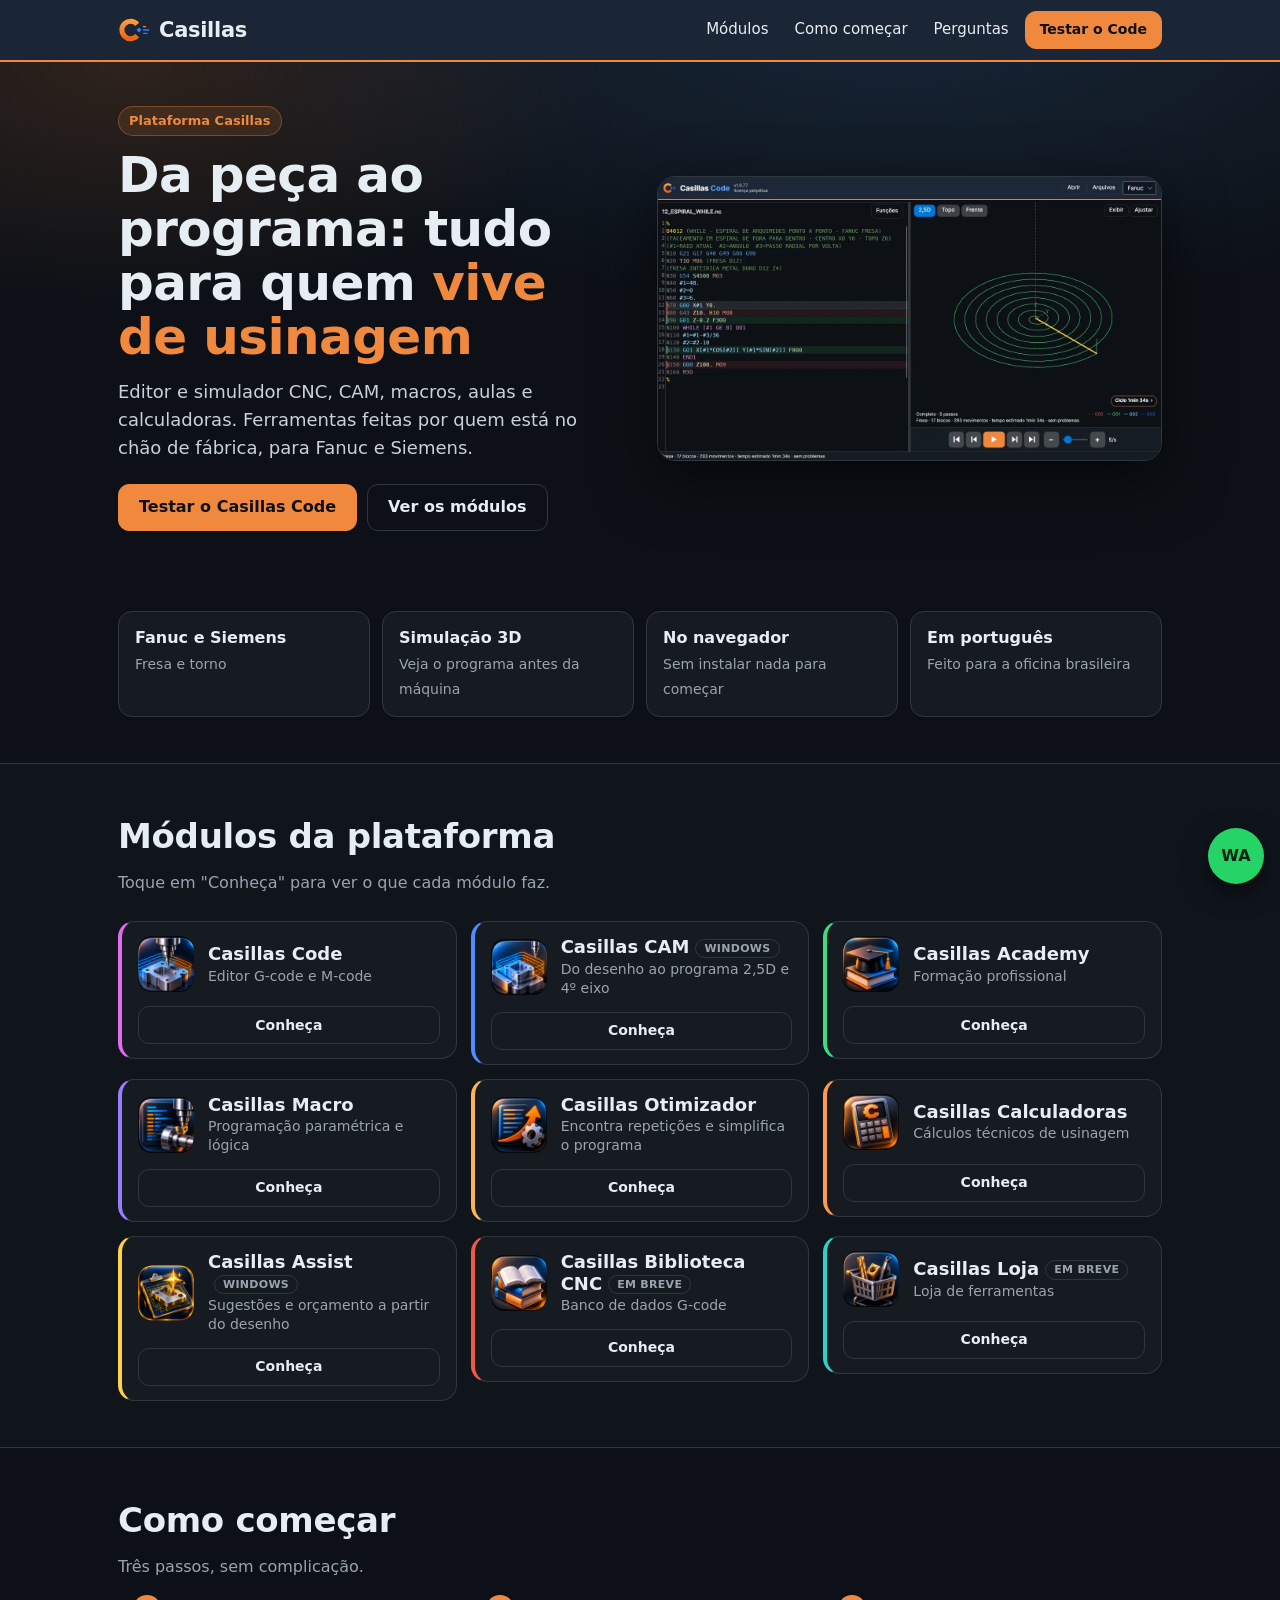
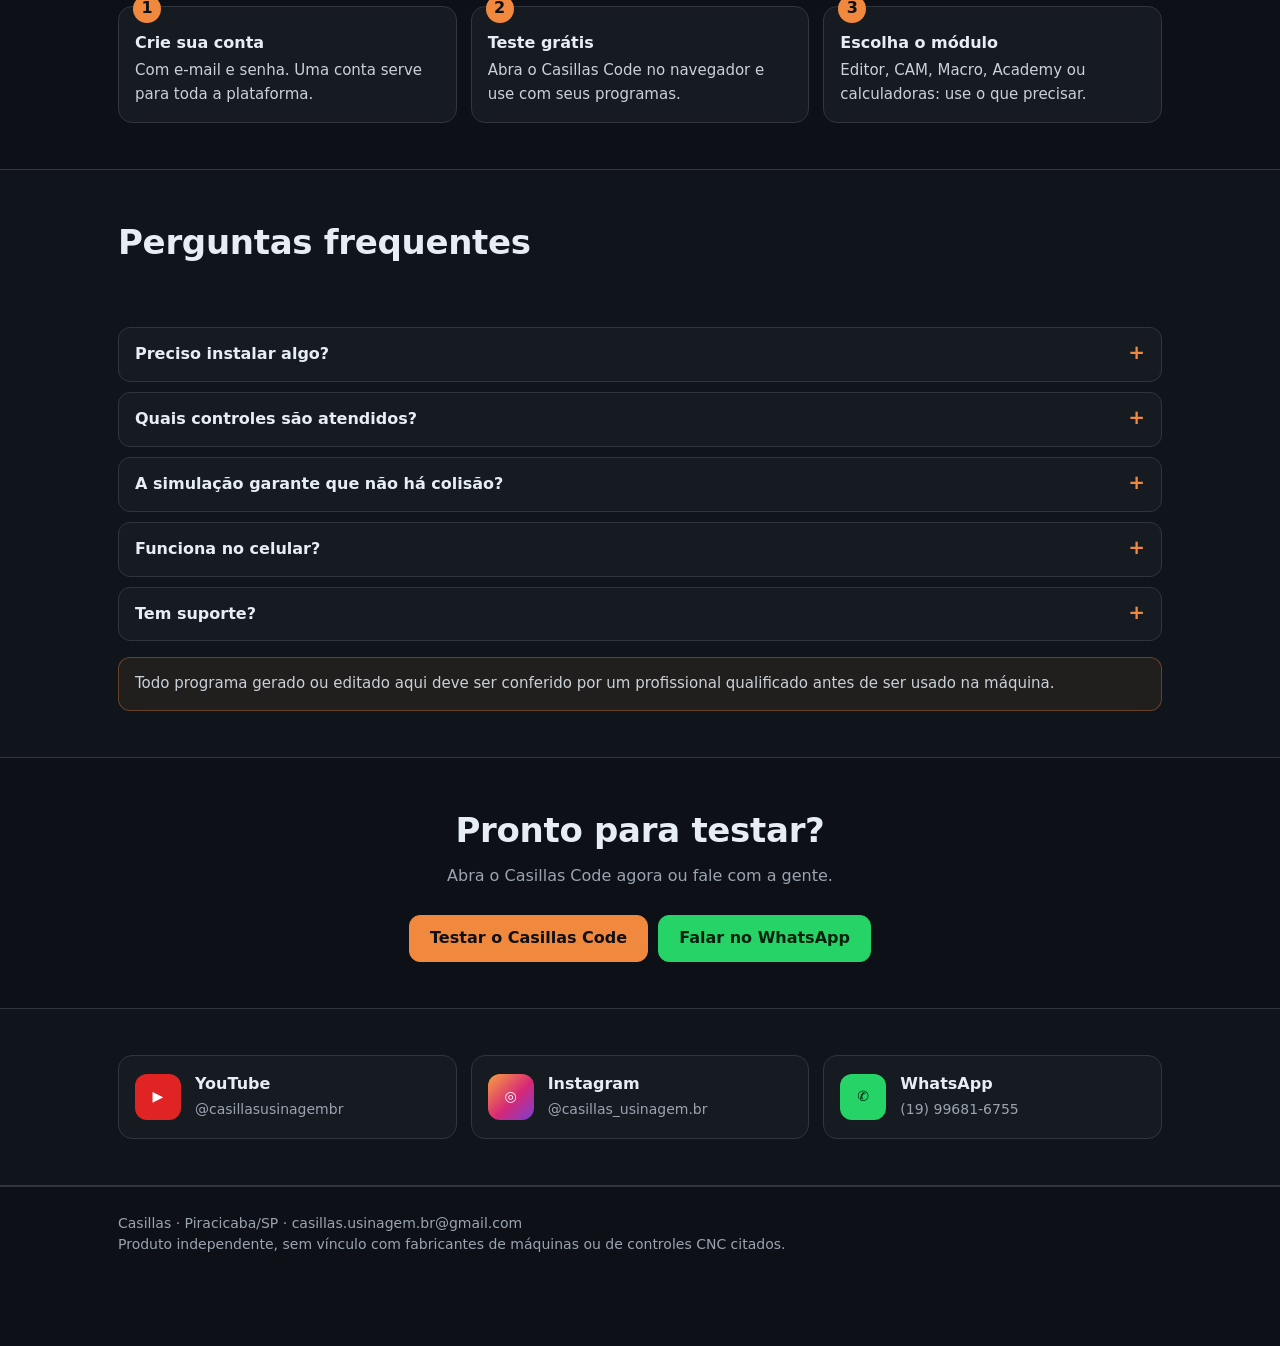
==== commit d30d12fd: "feat: canonical e og da home com endereço absoluto (og:image provisória) Co-Authored-By: Claude Opus" ====
--- a/index.html
+++ b/index.html
@@ -6,6 +6,12 @@
 <title>Casillas — plataforma para quem vive de usinagem CNC</title>
 <meta name="description" content="Editor e simulador CNC, CAM, Macro, Academy e calculadoras de usinagem. Tudo da plataforma Casillas em um só lugar." />
 <meta name="theme-color" content="#0d1117" />
+<link rel="canonical" href="https://casillas.com.br/" />
+<meta property="og:type" content="website" />
+<meta property="og:url" content="https://casillas.com.br/" />
+<meta property="og:title" content="Casillas — plataforma para quem vive de usinagem CNC" />
+<meta property="og:description" content="Editor e simulador CNC, CAM, Macro, Academy e calculadoras de usinagem. Tudo da plataforma Casillas em um só lugar." />
+<meta property="og:image" content="https://casillas.com.br/assets/icon-512.png" />
 <link rel="icon" type="image/svg+xml" href="assets/simbolo.svg" />
 <style>
   :root { --bg:#0d1117; --card:#161b22; --head:#1c2738; --line:#30363d; --text:#e6edf3; --soft:#9aa4af; --brand:#f0883e; --blue:#58a6ff; --green:#3fb950; }
